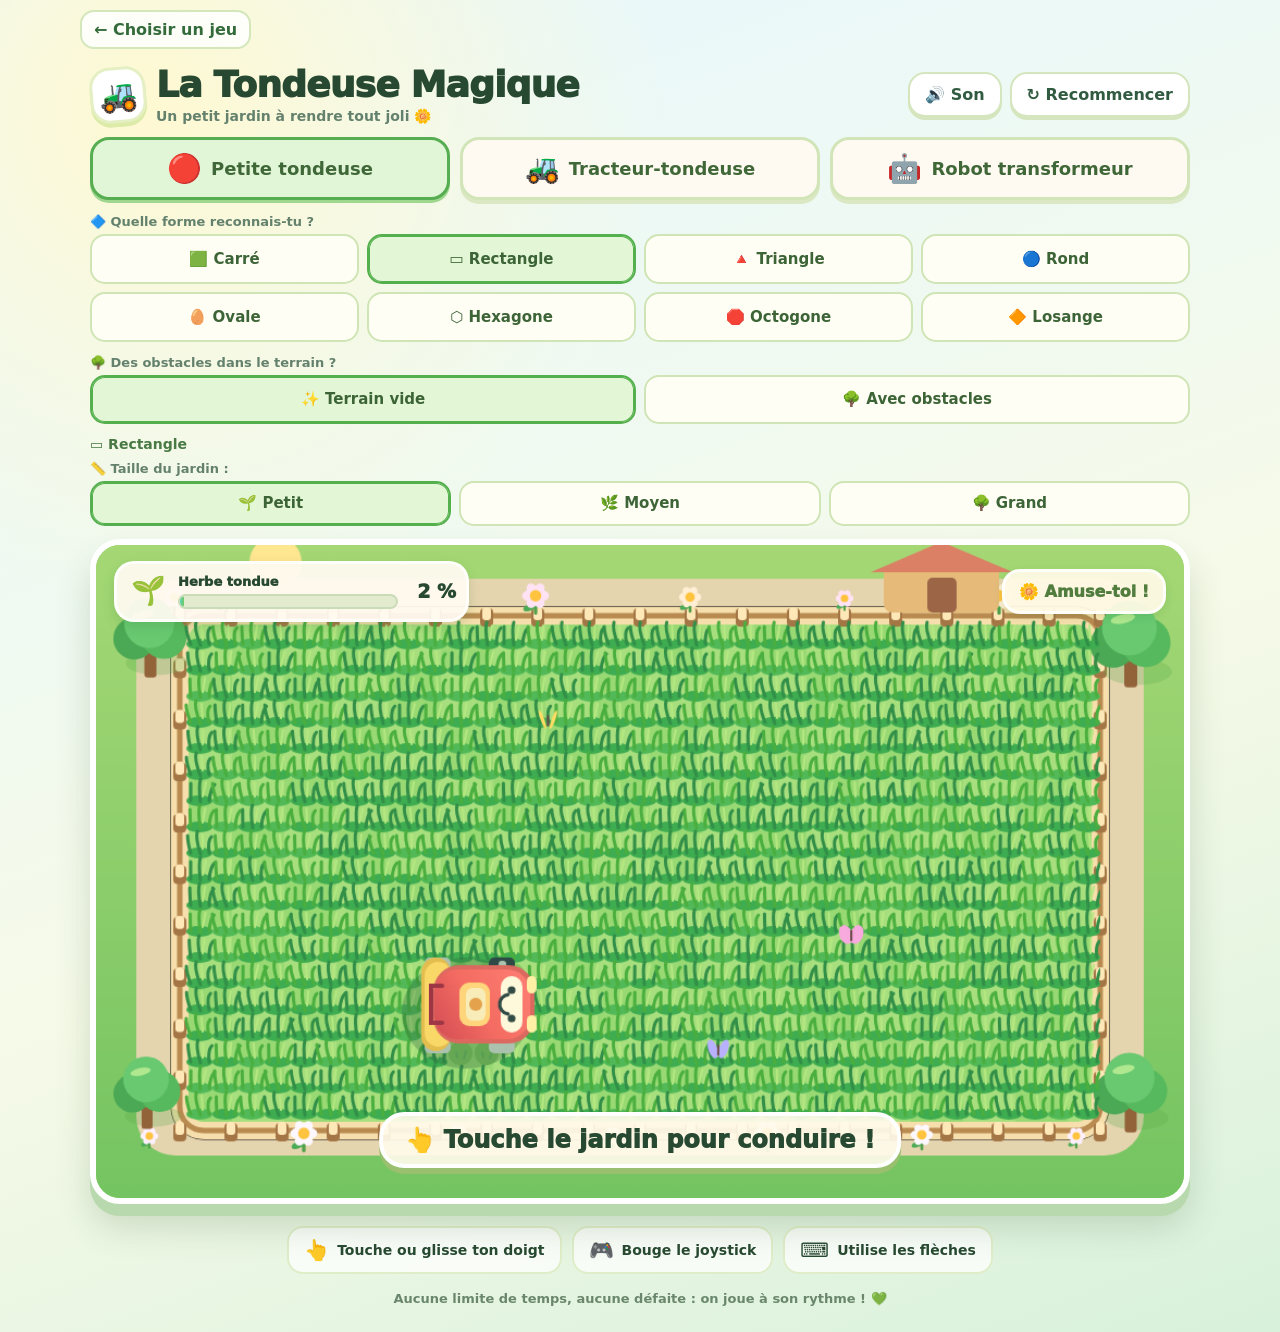
==== site/2d/index.html @ 8f5c314e "Robot transformeur : ne jamais couper l’herbe avant la transformation" ====
<!doctype html>
<html lang="fr">
<head>
  <meta charset="utf-8">
  <meta name="viewport" content="width=device-width, initial-scale=1, viewport-fit=cover">
  <meta name="theme-color" content="#f6fbeb">
  <title>La Tondeuse Magique 🌼</title>
  <style>
    :root { --ink:#284931; --green:#58b46f; --mint:#e7f7d6; --yellow:#ffde65; }
    * { box-sizing: border-box; }
    html, body { margin:0; min-height:100%; font-family:ui-rounded, "Trebuchet MS", system-ui, sans-serif; color:var(--ink); }
    body { background: radial-gradient(circle at 12% 8%, #fff9d2, transparent 31%), linear-gradient(160deg, #e6f8ff 0%, #f6fae8 58%, #d8f1db 100%); }
    .layout { max-width:1160px; margin:0 auto; padding: 17px clamp(12px, 3vw, 30px) 26px; }
    header { display:flex; justify-content:space-between; align-items:center; flex-wrap:wrap; gap:12px; margin-bottom:13px; }
    .brand {display:flex; align-items:center; gap:10px;}
    .brand-icon { display:grid; place-items:center; background:#fff; border:3px solid #e5efc4; width:56px; height:56px; border-radius:20px; font-size:31px; transform:rotate(-5deg); box-shadow:0 4px 0 #dceba8; }
    h1 { margin:0; line-height:1.05; font-size:clamp(24px,4vw,36px); font-weight:1000; letter-spacing:-.8px; }
    .subtitle { margin:4px 0 0; font-weight:750; font-size:14px; color:#64816d; }
    .actions { display:flex; align-items:center; flex-wrap:wrap; gap:8px; }
    button { border:0; cursor:pointer; font:inherit; font-weight:900; touch-action: manipulation; }
    button:focus-visible, canvas:focus-visible { outline:4px solid #dfaa31; outline-offset:3px; }
    .action { min-height:45px; padding:10px 15px; background:white; color:#315b40; border:2px solid #d5e6be; border-radius:17px; box-shadow:0 3px 0 #d5e6be; }
    .action:active { transform:translateY(2px); box-shadow:0 1px 0 #d5e6be; }
    .game-wrap { position:relative; overflow:hidden; border:6px solid white; border-radius:30px; background:#8ad25b; box-shadow: 0 12px 0 #b7d9ad, 0 23px 34px #365c3130; isolation:isolate; }
    canvas { display:block; width:100%; aspect-ratio:1000/600; touch-action:none; cursor:crosshair; user-select:none; }
    .hud {position:absolute; left:18px; top:16px; right:18px; display:flex; gap:14px; align-items:center; pointer-events:none;}
    .progress-box { display:flex; align-items:center; gap:12px; padding:10px 14px; border:3px solid #ffffffcb; border-radius:20px; background:#fffaf2ef; box-shadow:0 5px 12px #3a7b3634; max-width:355px; min-width:200px; }
    .progress-emoji {font-size:28px; line-height:1;}
    .progress-name {display:block; font-weight:950; font-size:13px; margin-bottom:5px;}
    .track { width:220px; max-width:28vw; height:15px; background:#e3ebce; border-radius:30px; overflow:hidden; border:2px solid #cadbb8; }
    .bar { width:0%; height:100%; border-radius:30px; background:linear-gradient(90deg, #4fd6b4, #75c763); transition:width .2s linear; }
    .pct {font-weight:1000; font-size:19px; white-space:nowrap; min-width:46px; text-align:right;}
    .tip { margin-left:auto; display:flex; align-items:center; gap:6px; padding:10px 14px; border:3px solid #ffffffca; border-radius:18px; background:#fffae6ee; font-weight:950; font-size:clamp(12px,1.5vw,16px); color:#517e3f; box-shadow:0 3px 8px #367b3228; }
    .message { position:absolute; bottom:30px; left:50%; transform:translateX(-50%); font-size:clamp(15px,2.5vw,24px); font-weight:1000; background:#fffbebeb; border:4px solid #fff; padding:10px 22px; border-radius:25px; white-space:nowrap; pointer-events:none; box-shadow:0 6px 0 #99bf6f; transition:opacity .5s; }
    .overlay {position:absolute; inset:0; display:none; align-items:center; justify-content:center; padding:15px; background:#407b49ac; backdrop-filter:blur(3px); text-align:center;}
    .overlay.show { display:flex; }
    .victory {width:min(480px,95%); border:6px solid #fff; border-radius:32px; background:linear-gradient(180deg,#fffbdc,#e9ffec); padding:24px 24px 28px; box-shadow:0 10px 0 #a4d08d,0 22px 38px #16491f60; animation:pop .5s cubic-bezier(.2,1.6,.5,1) both;}
    .victory .trophy {font-size:62px;}
    .victory h2 {font-size:clamp(27px,5vw,42px); line-height:1.1; margin:5px 0 5px;}
    .victory p {font-size:clamp(15px,2.5vw,20px); margin:0 0 18px; font-weight:800;}
    .again {background:#ffcb4d; color:#5d4b1a; padding:15px 28px; border:4px solid #fff; border-radius:25px; font-size:23px; box-shadow:0 6px 0 #e7a939;}
    .again:active {transform:translateY(3px);box-shadow:0 3px 0 #e7a939;}
    @keyframes pop {0%{transform:scale(.65);opacity:0}100%{transform:scale(1);opacity:1}}
    .site-nav{max-width:1160px;margin:10px auto 0;padding:0 20px;}
    .site-nav a{display:inline-flex;align-items:center;gap:6px;color:#336c3a;font-weight:850;text-decoration:none;padding:8px 12px;border:2px solid #d4e7bb;border-radius:14px;background:#ffffffd9;}
    .vehicle-selector{display:flex;gap:10px;margin:0 0 14px;}
    .vehicle-select{flex:1;min-height:63px;border:3px solid #d2e5b8;background:#fffaf1;color:#3f6737;border-radius:19px;display:flex;align-items:center;justify-content:center;gap:9px;font-size:clamp(13px,2.6vw,18px);box-shadow:0 4px 0 #dbe8c3;}
    .vehicle-select .emoji{font-size:28px;}
    .vehicle-select.active{border-color:#57ad52;background:#e1f6d7;box-shadow:0 3px 0 #9fd78e;}
    @media(max-width:650px){.vehicle-select{min-height:52px;padding:6px;gap:4px}.vehicle-select .emoji{font-size:22px}}

    .garden-selector{display:grid;grid-template-columns:repeat(4,minmax(0,1fr));gap:8px;margin:0 0 13px;}
    .garden-select{min-height:50px;padding:6px 8px;background:#fffef5;color:#3c6436;border:2px solid #cfe5b5;border-radius:15px;font-size:clamp(12px,2.2vw,15px);font-weight:900;}
    .garden-select.active{background:#e3f6d6;border-color:#54b04d;box-shadow:inset 0 0 0 1px #54b04d;}
    .garden-heading{font-size:13px;font-weight:900;color:#64816d;margin:0 0 5px;}
    .size-selector{display:grid;grid-template-columns:repeat(3,minmax(0,1fr));gap:8px;margin:0 0 13px}
    .size-select{min-height:45px;padding:8px 4px;background:#fffef5;color:#3c6436;border:2px solid #cfe5b5;border-radius:15px;font-weight:900;font-size:clamp(12px,2.3vw,15px)}
    .size-select.active{background:#e3f6d6;border-color:#54b04d;box-shadow:inset 0 0 0 1px #54b04d}
    @media(max-width:650px){.size-select{min-height:41px;font-size:12px}}
    @media(max-width:650px){.garden-selector{grid-template-columns:repeat(2,minmax(0,1fr));gap:5px}.garden-select{min-height:41px;padding:5px 2px;font-size:12px}.garden-heading{margin-left:6px}}
    .instructions {display:flex; justify-content:center; flex-wrap:wrap; gap:10px; margin-top:22px;}
    .pill { display:flex; align-items:center; gap:8px; background:#ffffffbf; border:2px solid #dfedc8; border-radius:16px; padding:10px 15px; font-size:14px; font-weight:800; }
    .pill b{font-size:20px;}
    footer {text-align:center; margin-top:17px; color:#6a876c; font-size:13px; font-weight:700;}
    @media (max-width:650px){
      .layout {padding:10px 6px 22px;} header {padding:2px 10px 5px;} .brand-icon{width:45px;height:45px;font-size:26px;border-radius:14px;} .subtitle{font-size:12px;} .action{padding:9px 11px;font-size:13px;} .game-wrap{border-width:3px;border-radius:19px;} .hud{left:7px;top:7px;right:7px;} .progress-box{padding:6px 8px;min-width:140px;gap:5px;border-width:2px;border-radius:13px;} .progress-emoji{font-size:19px;} .progress-name{font-size:11px;margin-bottom:2px;} .track{height:10px;width:110px;max-width:19vw;} .pct{font-size:15px;min-width:35px;} .tip{padding:6px 8px;font-size:11px;border-width:2px;border-radius:11px;} .message{bottom:10px;padding:5px 11px;border-width:2px;} .pill{padding:8px 10px;font-size:12px;} .instructions{gap:5px;margin-top:15px;} .victory{padding:12px 12px 17px;border-width:4px;} .victory .trophy{font-size:35px;} .victory h2{margin:3px 0;font-size:25px;} .victory p{font-size:14px;margin:0 0 9px;} .again{font-size:16px;padding:8px 15px;}
    }
    @media (prefers-reduced-motion:reduce) { *, *::before, *::after {animation:none!important; transition:none!important;} }
  
    .garden-selector{grid-template-columns:repeat(4,minmax(0,1fr));}
    .garden-select{min-width:0;}
    .obstacle-selector{display:grid;grid-template-columns:repeat(2,minmax(0,1fr));gap:8px;margin:0 0 12px}
    .obstacle-select{min-height:49px;padding:9px 12px;border:2px solid #cfe5b5;background:#fffef5;border-radius:15px;color:#3c6436;font-size:clamp(12px,2.3vw,15px)}
    .obstacle-select.active{background:#e3f6d6;border-color:#54b04d;box-shadow:inset 0 0 0 1px #54b04d}
    #shape-name{font-size:14px;color:#497a45;margin:1px 0 9px}
    @media(max-width:650px){.garden-selector{grid-template-columns:repeat(2,minmax(0,1fr));gap:7px}.garden-select{min-height:47px}}
    
    .vehicle-selector{display:grid;grid-template-columns:repeat(3,minmax(0,1fr))}
    .vehicle-select{min-width:0;white-space:normal;line-height:1.2;padding:10px 7px;text-align:center}
    .robot-panel{display:flex;gap:12px;align-items:center;justify-content:space-between;flex-wrap:wrap;background:linear-gradient(110deg,#e3faff,#fff3c8);border:3px solid #89c4cd;border-radius:20px;padding:12px 14px;margin:0 0 14px;box-shadow:0 4px #d4e9d5}
    .robot-panel[hidden]{display:none!important}
    .robot-panel span{flex:1 1 210px;font-weight:900;color:#375977;font-size:14px}
    .robot-transform{flex:1 1 190px;min-height:60px;border:3px solid #fff;border-radius:17px;background:#ffcd55;color:#624417;font-weight:950;font-size:17px;box-shadow:0 5px #d7a736}
    .robot-transform:active{transform:translateY(3px);box-shadow:0 2px #d7a736}
    @media(max-width:650px){.vehicle-selector{gap:6px}.vehicle-select{flex-direction:column;min-height:67px;font-size:12px;gap:3px}.vehicle-select .emoji{font-size:24px}.robot-panel{padding:10px}.robot-panel span{font-size:13px}.robot-transform{min-height:55px}}
    </style>
</head>
<body>
<nav class="site-nav"><a href="../">← Choisir un jeu</a></nav>
<div class="layout">
  <header>
    <div class="brand"><div class="brand-icon">🚜</div><div><h1>La Tondeuse Magique</h1><p class="subtitle">Un petit jardin à rendre tout joli 🌼</p></div></div>
    <div class="actions"><button class="action" id="sound" aria-label="Activer ou désactiver le son">🔊 Son</button><button class="action" id="restart">↻ Recommencer</button></div>
  </header>
  <div class="vehicle-selector" role="group" aria-label="Choisir un véhicule">
    <button class="vehicle-select active" id="choose-small" type="button" aria-pressed="true"><span class="emoji">🔴</span> Petite tondeuse</button>
    <button class="vehicle-select" id="choose-tractor" type="button" aria-pressed="false"><span class="emoji">🚜</span> Tracteur-tondeuse</button>
    <button class="vehicle-select" id="choose-transformer" type="button" aria-pressed="false"><span class="emoji">🤖</span> Robot transformeur</button>
  </div>
  <div class="robot-panel" id="robot-panel" hidden role="group" aria-label="Robot transformeur">
  <span id="robot-help">🤖 En robot, tu peux explorer. Transforme-le en tondeuse pour couper l’herbe !</span>
  <button class="robot-transform" type="button" id="transform">🔁 Devenir une tondeuse !</button>
  </div>
  <p class="garden-heading">🔷 Quelle forme reconnais-tu ?</p>
  <div class="garden-selector" role="group" aria-label="Choisir une forme de terrain">
    <button class="garden-select" type="button" data-garden="carre" aria-pressed="false">🟩 Carré</button>
    <button class="garden-select active" type="button" data-garden="rectangle" aria-pressed="true">▭ Rectangle</button>
    <button class="garden-select" type="button" data-garden="triangle" aria-pressed="false">🔺 Triangle</button>
    <button class="garden-select" type="button" data-garden="rond" aria-pressed="false">🔵 Rond</button>
    <button class="garden-select" type="button" data-garden="ovale" aria-pressed="false">🥚 Ovale</button>
    <button class="garden-select" type="button" data-garden="hexagone" aria-pressed="false">⬡ Hexagone</button>
    <button class="garden-select" type="button" data-garden="octogone" aria-pressed="false">🛑 Octogone</button>
    <button class="garden-select" type="button" data-garden="losange" aria-pressed="false">🔶 Losange</button>
  </div>
  <p class="garden-heading">🌳 Des obstacles dans le terrain ?</p>
  <div class="obstacle-selector" role="group" aria-label="Choisir les obstacles">
  <button type="button" class="obstacle-select active" data-obstacles="empty" aria-pressed="true">✨ Terrain vide</button>
  <button type="button" class="obstacle-select" data-obstacles="with" aria-pressed="false">🌳 Avec obstacles</button></div>
  <p class="garden-heading" id="shape-name">▭ Rectangle</p>
  <p class="garden-heading">📏 Taille du jardin :</p>
  <div class="size-selector" role="group" aria-label="Choisir la taille du jardin">
    <button class="size-select active" data-size="small" type="button" aria-pressed="true">🌱 Petit</button>
    <button class="size-select" data-size="medium" type="button" aria-pressed="false">🌿 Moyen</button>
    <button class="size-select" data-size="large" type="button" aria-pressed="false">🌳 Grand</button>
  </div>
  <div class="game-wrap">
    <canvas id="garden" width="1000" height="600" tabindex="0" aria-label="Jardin à tondre. Flèches du clavier, manette ou toucher pour conduire la tondeuse."></canvas>
    <div class="hud"><div class="progress-box"><div class="progress-emoji">🌱</div><div><span class="progress-name">Herbe tondue</span><div class="track"><div class="bar" id="bar"></div></div></div><span class="pct" id="pct">0 %</span></div><div class="tip" id="status">🌼 Amuse-toi !</div></div>
    <div class="message" id="message">👆 Touche le jardin pour conduire !</div>
    <div class="overlay" id="overlay" role="dialog" aria-label="Bravo, le jardin est tondu !"><div class="victory"><div class="trophy">🏆🌼</div><h2>Bravo, champion !</h2><p>Le jardin est magnifique ! ✨</p><button class="again" id="again">🌱 Jardin suivant !</button></div></div>
  </div>
  <div class="instructions"><div class="pill"><b>👆</b> Touche ou glisse ton doigt</div><div class="pill"><b>🎮</b> Bouge le joystick</div><div class="pill"><b>⌨️</b> Utilise les flèches</div></div>
  <footer>Aucune limite de temps, aucune défaite : on joue à son rythme ! 💚</footer>
</div>
<script>
(() => {
  'use strict';
  const canvas=document.getElementById('garden');
  const ctx=canvas.getContext('2d');
  if(!ctx){document.getElementById('message').textContent='Ce navigateur ne permet pas le jeu.';return;}
  const W=1000,H=600, field={l:77,t:65,r:923,b:538};
  const ui={bar:document.getElementById('bar'),pct:document.getElementById('pct'),msg:document.getElementById('message'),overlay:document.getElementById('overlay'),status:document.getElementById('status'),sound:document.getElementById('sound')};
  const keys=new Set();
  let vehicleType='small', gardenId='rectangle', terrainScale=1, obstaclesEnabled=false;
  let robotForm='robot',previousRobotForm='robot',transformStarted=-5;
  const terrainSizes={small:1,medium:1.5,large:2},terrainLabels={small:'Petit',medium:'Moyen',large:'Grand'};
  const camera={x:W/2,y:H/2};

  const gardens={
    carre:{name:'Carré',emoji:'🟩'},
    rectangle:{name:'Rectangle',emoji:'▭'},
    triangle:{name:'Triangle',emoji:'🔺'},
    rond:{name:'Rond',emoji:'🔵'},
    ovale:{name:'Ovale',emoji:'🥚'},
    hexagone:{name:'Hexagone',emoji:'⬡'},
    octogone:{name:'Octogone',emoji:'🛑'},
    losange:{name:'Losange',emoji:'🔶'}
  };
  function gardenPolygon(){
    if(gardenId==='carre')return [[290,91],[710,91],[710,511],[290,511]];
    if(gardenId==='rectangle')return [[field.l,field.t],[field.r,field.t],[field.r,field.b],[field.l,field.b]];
    if(gardenId==='triangle')return [[500,87],[860,518],[140,518]];
    if(gardenId==='losange')return [[500,80],[850,301],[500,522],[150,301]];
    const n=gardenId==='hexagone'?6:gardenId==='octogone'?8:64;
    const rx=gardenId==='rond'?218:gardenId==='ovale'?400:gardenId==='hexagone'?234:242;
    const ry=gardenId==='rond'?218:gardenId==='ovale'?220:gardenId==='hexagone'?220:220;
    const poly=[];
    for(let i=0;i<n;i++){let a=-Math.PI/2+i*2*Math.PI/n;poly.push([500+rx*Math.cos(a),301+ry*Math.sin(a)]);}
    return poly;
  }
  function insideGarden(x,y,pad=0){
    const polygon=gardenPolygon();
    for(let i=0;i<polygon.length;i++){
      const [ax,ay]=polygon[i], [bx,by]=polygon[(i+1)%polygon.length], dx=bx-ax,dy=by-ay;
      if((dx*(y-ay)-dy*(x-ax))/Math.hypot(dx,dy)<pad-1e-7)return false;
    }
    return true;
  }
  const possibleObstacles=[
    {x:420,y:267,r:36,kind:'tree'},
    {x:622,y:362,r:30,kind:'rock'},
    {x:511,y:416,r:30,kind:'bush'}
  ];
  function activeObstacles(){
    if(!obstaclesEnabled)return [];
    return possibleObstacles.filter(o=>insideGarden(o.x,o.y,o.r/terrainScale+12/terrainScale));
  }
  function obstacleAt(x,y,extra=0){
    return activeObstacles().some(o=>Math.hypot(o.x-x,o.y-y)<o.r/terrainScale+extra);
  }
  function gardenPath(){
    const poly=gardenPolygon();
    ctx.beginPath();ctx.moveTo(poly[0][0],poly[0][1]);
    for(let i=1;i<poly.length;i++)ctx.lineTo(poly[i][0],poly[i][1]);
    ctx.closePath();
  }
  function spawnPoint(){
    const candidates=[[350,422],[378,410],[430,415],[500,400],[420,337],[500,320],[500,301],[580,350],[500,245]];
    for(const [x,y] of candidates)if(driveable(x,y))return{x,y,angle:Math.PI/2,bounce:0,speed:0};
    return{x:500,y:301,angle:Math.PI/2,bounce:0,speed:0};
  }
  function drawShapeFence(){
    ctx.save();
    gardenPath();ctx.strokeStyle='#f6dfac';ctx.lineWidth=16;ctx.lineJoin='round';ctx.stroke();
    gardenPath();ctx.strokeStyle='#b98b51';ctx.lineWidth=5;ctx.stroke();
    const poly=gardenPolygon();
    for(let i=0;i<poly.length;i++){
      const [ax,ay]=poly[i],[bx,by]=poly[(i+1)%poly.length],length=Math.hypot(bx-ax,by-ay);
      if(length<1)continue;
      const parts=Math.max(1,Math.ceil(length/48));
      for(let j=0;j<parts;j++){
        const t=j/parts,x=ax+(bx-ax)*t,y=ay+(by-ay)*t;
        ctx.fillStyle='#a47646';ctx.beginPath();ctx.roundRect(x-6,y-7,12,17,4);ctx.fill();
        ctx.fillStyle='#ffe8b7';ctx.beginPath();ctx.roundRect(x-4,y-8,8,12,3);ctx.fill();
      }
    }
    ctx.restore();
  }
  function driveable(x,y){
    const safety=(vehicleType==='tractor'?38:28)/terrainScale;
    return insideGarden(x,y,safety)&&!obstacleAt(x,y,safety);
  }
  function gardenPath(){
    ctx.beginPath();
    if(gardens[gardenId].shape==='round'){ctx.ellipse(500,301,423,236,0,0,Math.PI*2);}
    else if(gardens[gardenId].shape==='L'){
      ctx.moveTo(field.l,field.t);ctx.lineTo(570,field.t);ctx.lineTo(570,299);
      ctx.lineTo(field.r,299);ctx.lineTo(field.r,field.b);ctx.lineTo(field.l,field.b);ctx.closePath();
    }else ctx.roundRect(field.l,field.t,field.r-field.l,field.b-field.t,22);
  }

  let cells=[], mower, particles=[], animations=[], target=null, dragged=false, pointerId=null, won=false, progress=0, last=0, clock=0, soundOn=true, audio=null, noteAt=0, helpHidden=false, connected=false;
  let randSeed=591;
  const rand=()=>{randSeed=(Math.imul(randSeed,1664525)+1013904223)>>>0;return randSeed/4294967296;};
  const clamp=(v,min,max)=>Math.max(min,Math.min(max,v));
  const rounded=(x,y,w,h,r)=>{ctx.beginPath();ctx.roundRect(x,y,w,h,r);};
  function tone(freq=660, duration=.13, volume=.035, delay=0){
    if(!soundOn)return;
    try {if(!audio)audio=new (window.AudioContext||window.webkitAudioContext)(); if(audio.state==='suspended')audio.resume();
      const t=audio.currentTime+delay, oscillator=audio.createOscillator(), gain=audio.createGain();
      oscillator.type='sine'; oscillator.frequency.setValueAtTime(freq,t); oscillator.frequency.exponentialRampToValueAtTime(freq*1.10,t+duration);
      gain.gain.setValueAtTime(.001,t);gain.gain.exponentialRampToValueAtTime(volume,t+.015);gain.gain.exponentialRampToValueAtTime(.001,t+duration);
      oscillator.connect(gain);gain.connect(audio.destination);oscillator.start(t);oscillator.stop(t+duration+.03);
    }catch(e){}
  }
  function flower(x,y,scale=1,shade=0){
    ctx.save();ctx.translate(x,y);ctx.scale(scale,scale);
    ctx.strokeStyle='#519f4a';ctx.lineWidth=3;ctx.lineCap='round';
    ctx.beginPath();ctx.moveTo(0,8);ctx.lineTo(0,-3);ctx.stroke();
    ctx.fillStyle='#4cab56';ctx.beginPath();ctx.ellipse(-5,3,6,3,-.4,0,Math.PI*2);ctx.fill();
    for(let p=0;p<6;p++){let a=p*Math.PI/3;ctx.fillStyle=['#fff0ff','#ffe3f5','#fdf8ff','#ffefd4'][shade%4];ctx.beginPath();ctx.ellipse(Math.cos(a)*6,Math.sin(a)*6-7,5.7,4.5,a,0,Math.PI*2);ctx.fill();}
    ctx.fillStyle='#ffc43f';ctx.beginPath();ctx.arc(0,-7,5,0,Math.PI*2);ctx.fill();ctx.restore();
  }
  function tree(x,y,scale){
    ctx.save();ctx.translate(x,y);ctx.scale(scale,scale);
    ctx.fillStyle='#5caa4c44';ctx.beginPath();ctx.ellipse(11,19,52,20,0,0,Math.PI*2);ctx.fill();
    ctx.fillStyle='#926239';rounded(-10,0,20,43,5);ctx.fill();
    for(const [dx,dy,r,col] of [[-27,-22,35,'#4ba854'],[23,-26,38,'#56b95d'],[-2,-48,42,'#68c971']]){ctx.fillStyle=col;ctx.beginPath();ctx.arc(dx,dy,r,0,Math.PI*2);ctx.fill();}
    ctx.fillStyle='#b0e88f';ctx.beginPath();ctx.ellipse(-12,-62,19,7,-.2,0,Math.PI*2);ctx.fill();ctx.restore();
  }
  function reset(){
    randSeed=591;
    cells=[];
    const stride=24/terrainScale;
    for(let y=field.t+18/terrainScale;y<field.b-9/terrainScale;y+=stride){for(let x=field.l+18/terrainScale;x<field.r-9/terrainScale;x+=stride){
      if(!insideGarden(x,y,9/terrainScale)||obstacleAt(x,y,18/terrainScale))continue;
      cells.push({x,y,cut:false,tilt:rand()*6.283,variant:rand(),wiggle:rand()*2});
    }}
    mower=spawnPoint();
    if(vehicleType==='transformer'){robotForm='robot';previousRobotForm='robot';transformStarted=-5;updateRobotControls();}
    particles=[];animations=[];target=null;dragged=false;pointerId=null;won=false;progress=0;clock=0;last=0;noteAt=0;helpHidden=false;
    ui.overlay.classList.remove('show');ui.msg.style.opacity='1';ui.status.textContent='🌼 Amuse-toi !';
    ui.bar.style.width='0%';ui.pct.textContent='0 %';
    if(vehicleType!=='transformer'||robotForm==='mower'){
      for(const c of cells)if(Math.hypot(c.x-mower.x,c.y-mower.y)<49/terrainScale)c.cut=true;
    }
    updateProgress();
    const halfW=W/(2*terrainScale),halfH=H/(2*terrainScale);
    camera.x=clamp(mower.x,halfW,W-halfW);
    camera.y=clamp(mower.y,halfH,H-halfH);
    canvas.focus({preventScroll:true});
  }
  function updateProgress(){
    let cut=0;for(const c of cells)if(c.cut)cut++;
    // 100 % est réservé à la toute dernière touffe.
    progress=cut===cells.length?100:Math.min(99,Math.round(cut/cells.length*100));
    ui.bar.style.width=progress+'%';ui.pct.textContent=progress+' %';
    if(cut===cells.length&&!won){win();}
  }
  function win(){
    won=true;target=null;ui.overlay.classList.add('show');ui.status.textContent='🏆 Jardin terminé !';ui.msg.style.opacity='0';
    for(let i=0;i<130;i++){
      particles.push({x:100+rand()*800,y:rand()*480,vx:(rand()-.5)*155,vy:-60-rand()*120,life:2.6+rand()*2,max:4.6,size:5+rand()*9,hue:Math.floor(rand()*360),star:true});
    }
    tone(523,.20,.05);tone(659,.21,.05,.16);tone(784,.36,.06,.34);
  }
  function hideHelp(){if(helpHidden)return;helpHidden=true;ui.msg.style.opacity='0';}
  function addCutParticles(x,y){
    if(particles.length>100)return;
    for(let i=0;i<3;i++){const a=rand()*Math.PI*2;particles.push({x:x+Math.cos(a)*19,y:y+Math.sin(a)*19,vx:(rand()-.5)*75,vy:(rand()-.5)*65-20,life:.5+rand()*.5,max:1.1,size:2+rand()*3,star:false});}
  }
  function drawBackground(){
    const gr=ctx.createLinearGradient(0,0,0,H);
    gr.addColorStop(0,'#a5d875');gr.addColorStop(1,'#75c462');ctx.fillStyle=gr;ctx.fillRect(0,0,W,H);
    ctx.fillStyle='#e5d5af';rounded(37,31,926,530,36);ctx.fill();
    ctx.save();gardenPath();ctx.fillStyle='#5a984a';ctx.lineWidth=17;ctx.stroke();
    gardenPath();ctx.fillStyle='#99d974';ctx.fill();
    ctx.clip();
    for(let y=field.t;y<field.b;y+=48)for(let x=field.l;x<field.r;x+=48){
      if((Math.floor(x/48)+Math.floor(y/48))%2===0){ctx.fillStyle='#a8df7e';ctx.fillRect(x,y,48,48);}
    }
    ctx.restore();
    drawShapeFence();
    for(let i=0;i<14;i++){flower(49+(i*71)%900,i%2?54:548,.7+(i%3)*.18,i);}
    tree(50,98,.55);tree(951,105,.6);tree(47,515,.5);tree(951,516,.55);
    ctx.fillStyle='#e6bb7a';rounded(724,18,106,44,8);ctx.fill();
    ctx.fillStyle='#db8065';ctx.beginPath();ctx.moveTo(712,25);ctx.lineTo(777,-3);ctx.lineTo(843,25);ctx.closePath();ctx.fill();
    ctx.fillStyle='#9b6546';rounded(764,30,27,32,5);ctx.fill();
    ctx.save();ctx.translate(165,16);ctx.fillStyle='#ffe691';ctx.beginPath();ctx.arc(0,0,24,0,7);ctx.fill();ctx.restore();
  }
  function drawObstacles(){
    for(const o of activeObstacles()){
      const {x,y,r,kind}=o;
      ctx.save();ctx.translate(x,y);ctx.scale(1/terrainScale,1/terrainScale);
      ctx.fillStyle='#346e3b32';ctx.beginPath();ctx.ellipse(7,12,r+9,(r+6)*.52,0,0,7);ctx.fill();
      if(kind==='pond'){
        ctx.fillStyle='#ebd69a';ctx.beginPath();ctx.ellipse(0,0,r+8,r*.85+7,0,0,7);ctx.fill();
        ctx.fillStyle='#56bfe5';ctx.beginPath();ctx.ellipse(0,0,r,r*.82,0,0,7);ctx.fill();
        ctx.strokeStyle='#d3fbff';ctx.lineWidth=3;for(let t=0;t<3;t++){
          ctx.beginPath();ctx.ellipse(5+9*t,-8+t*8,11,5,-.15,0,Math.PI);ctx.stroke();
        }
        ctx.fillStyle='#6aa947';ctx.beginPath();ctx.ellipse(-r*.45,10,10,5,-.1,0,7);ctx.fill();
      }else if(kind==='rock'){
        ctx.fillStyle='#88999a';ctx.beginPath();ctx.moveTo(-r,-r*.15);ctx.lineTo(-r*.6,-r*.68);ctx.lineTo(r*.25,-r*.85);ctx.lineTo(r*.85,-r*.28);ctx.lineTo(r,r*.48);ctx.lineTo(-r*.4,r*.76);ctx.closePath();ctx.fill();
        ctx.fillStyle='#c5d5d1';ctx.beginPath();ctx.ellipse(-r*.13,-r*.36,r*.48,r*.2,-.2,0,7);ctx.fill();
      }else if(kind==='tree'){
        ctx.fillStyle='#94663d';rounded(-11,-17,22,46,7);ctx.fill();
        for(const [dx,dy,s,c] of [[-r*.3,-r*.33,.71,'#66b654'],[r*.29,-r*.34,.68,'#52a748'],[0,-r*.66,.81,'#78ca64']]){
          ctx.fillStyle=c;ctx.beginPath();ctx.arc(dx,dy,r*s,0,7);ctx.fill();
        }
        for(const [dx,dy] of [[-r*.33,-r*.43],[r*.3,-r*.54],[r*.1,-r*.85]]){
          ctx.fillStyle='#eb5551';ctx.beginPath();ctx.arc(dx,dy,5,0,7);ctx.fill();
        }
      }else{
        ctx.fillStyle='#9c7048';ctx.beginPath();ctx.ellipse(0,0,r,r*.8,0,0,7);ctx.fill();
        for(const [dx,dy,rr] of [[-r*.35,-7,r*.45],[r*.38,2,r*.42],[0,-r*.35,r*.47]]){
          ctx.fillStyle='#55a64a';ctx.beginPath();ctx.arc(dx,dy,rr,0,7);ctx.fill();
        }
        for(let j=0;j<6;j++)flower(Math.cos(j*1.7)*r*.49,Math.sin(j*1.7)*r*.36,.36,j);
      }
      ctx.restore();
    }
  }
  function drawGrass(){
    ctx.save();gardenPath();ctx.clip();
    for(const c of cells){
      // Ne dessiner que les brins visibles : les grands terrains restent fluides sur mobile.
      if(Math.abs(c.x-camera.x)>W/(2*terrainScale)+20/terrainScale ||
         Math.abs(c.y-camera.y)>H/(2*terrainScale)+20/terrainScale)continue;
      ctx.save();ctx.translate(c.x,c.y);ctx.scale(1/terrainScale,1/terrainScale);ctx.translate(-c.x,-c.y);
      if(c.cut){
        ctx.fillStyle=c.variant>.5?'#7fc45d':'#83c861';ctx.beginPath();ctx.ellipse(c.x,c.y,11,11,0,0,Math.PI*2);ctx.fill();
        ctx.strokeStyle='#4da75f73';ctx.lineWidth=1.7;ctx.lineCap='round';
        ctx.beginPath();ctx.moveTo(c.x-3,c.y+4);ctx.lineTo(c.x-4,c.y-1);ctx.moveTo(c.x+3,c.y+5);ctx.lineTo(c.x+5,c.y-2);ctx.stroke();
      } else {
        ctx.fillStyle=c.variant>.25?'#3eac50':'#52b958';
        ctx.beginPath();ctx.ellipse(c.x,c.y+8,12,5,0,0,7);ctx.fill();
        let sw=Math.sin(clock*2.2+c.tilt)*2.2;
        ctx.strokeStyle=c.variant>.5?'#328f48':'#4aaf3e';ctx.lineWidth=3;ctx.lineCap='round';
        ctx.beginPath();ctx.moveTo(c.x-8,c.y+8);ctx.quadraticCurveTo(c.x-10+sw,c.y-2,c.x-10+sw,c.y-8);ctx.moveTo(c.x+1,c.y+9);ctx.quadraticCurveTo(c.x-3+sw,c.y-6,c.x-1+sw,c.y-12);ctx.moveTo(c.x+9,c.y+8);ctx.quadraticCurveTo(c.x+8+sw,c.y-3,c.x+12+sw,c.y-7);ctx.stroke();
        ctx.strokeStyle='#b5e880';ctx.lineWidth=2;ctx.beginPath();ctx.moveTo(c.x+3,c.y+4);ctx.lineTo(c.x+4+sw,c.y-9);ctx.stroke();
      }
      ctx.restore();
    }
    ctx.restore();
    drawObstacles();
  }
  function drawTractor(){
    ctx.save();ctx.translate(mower.x,mower.y);ctx.rotate(mower.angle);ctx.scale(1/terrainScale,1/terrainScale);
    const bounce=Math.sin(clock*12)*Math.min(1,mower.speed/250)*1.2;
    ctx.translate(0,bounce);
    ctx.fillStyle='#366b3f39';ctx.beginPath();ctx.ellipse(5,14,62,69,0,0,Math.PI*2);ctx.fill();
    // Quatre roues robustes, châssis jaune et capot vert.
    for(const xx of [-52,36])for(const yy of [-56,31]){
      ctx.fillStyle='#35443b';rounded(xx,yy,19,34,7);ctx.fill();
      ctx.fillStyle='#9ba891';rounded(xx+5,yy+6,8,22,4);ctx.fill();
    }
    ctx.fillStyle='#efc34a';rounded(-48,-44,96,100,22);ctx.fill();
    ctx.fillStyle='#5fb64b';rounded(-39,-58,78,110,24);ctx.fill();
    ctx.fillStyle='#79d262';rounded(-33,-54,66,54,19);ctx.fill();
    ctx.fillStyle='#449938';for(let i=0;i<3;i++){rounded(-21+i*15,-36,7,27,4);ctx.fill();}
    ctx.fillStyle='#3c5c45';rounded(-32,4,64,48,14);ctx.fill();
    ctx.fillStyle='#f2d2a3';ctx.beginPath();ctx.arc(0,25,19,0,Math.PI*2);ctx.fill();
    ctx.fillStyle='#393f37';ctx.beginPath();ctx.arc(-7,23,2.6,0,7);ctx.arc(7,23,2.6,0,7);ctx.fill();
    ctx.strokeStyle='#9e6545';ctx.lineWidth=2.5;ctx.beginPath();ctx.arc(0,27,7,.2,Math.PI-.2);ctx.stroke();
    ctx.fillStyle='#404d3e';ctx.beginPath();ctx.arc(0,4,16,0,Math.PI*2);ctx.fill();
    ctx.strokeStyle='#b9d4aa';ctx.lineWidth=3;ctx.beginPath();ctx.arc(0,4,12,0,Math.PI*2);ctx.stroke();
    ctx.fillStyle='#fff9df';rounded(-28,-61,19,10,5);ctx.fill();rounded(9,-61,19,10,5);ctx.fill();
    ctx.restore();
  }

  function drawTransformer(){
    ctx.save();ctx.translate(mower.x,mower.y);ctx.rotate(mower.angle);ctx.scale(1/terrainScale,1/terrainScale);
    const progress=clamp((clock-transformStarted)/.68,0,1);
    const transforming=progress<1;
    const bounce=Math.sin(clock*13)*Math.min(1,mower.speed/210)*1.7;
    ctx.translate(0,bounce);
    function robot(alpha){
      if(alpha<=.001)return;
      ctx.save();ctx.globalAlpha*=alpha;
      const shimmer=Math.sin(clock*4)*.7;
      ctx.fillStyle='#2a41644b';ctx.beginPath();ctx.ellipse(0,13,60,69,0,0,7);ctx.fill();
      // Jambes articulées, épaules et mains de ce petit robot original.
      ctx.fillStyle='#294869';
      for(const x of [-29,15]){rounded(x,31,18,29,7);ctx.fill();}
      ctx.fillStyle='#d0dce3';for(const x of [-30,14]){rounded(x,47,20,13,5);ctx.fill();}
      ctx.fillStyle='#256a91';rounded(-55,-24,22,62,10);ctx.fill();rounded(33,-24,22,62,10);ctx.fill();
      ctx.fillStyle='#f5be40';rounded(-58,24,25,18,7);ctx.fill();rounded(33,24,25,18,7);ctx.fill();
      ctx.fillStyle='#37b4c5';rounded(-37,-40,74,83,15);ctx.fill();
      ctx.fillStyle='#d7f9fb';rounded(-29,-30,58,60,12);ctx.fill();
      ctx.fillStyle='#207a94';rounded(-22,-23,44,41,9);ctx.fill();
      // Tête carrée avec yeux lumineux.
      ctx.fillStyle='#f4c444';rounded(-30,-64,60,38,9);ctx.fill();
      ctx.fillStyle='#275578';rounded(-24,-59,48,29,7);ctx.fill();
      ctx.fillStyle='#a8f5ff';rounded(-18,-52,14,10,4);ctx.fill();rounded(4,-52,14,10,4);ctx.fill();
      ctx.strokeStyle='#a8f5ff';ctx.lineWidth=2.4;ctx.beginPath();ctx.arc(0,-41,9,.12,Math.PI-.12);ctx.stroke();
      // Emblème éclair.
      ctx.fillStyle='#f3c83c';ctx.beginPath();ctx.moveTo(5,-16);ctx.lineTo(-10,3);ctx.lineTo(0,5);ctx.lineTo(-6,24+shimmer);ctx.lineTo(14,0);ctx.lineTo(3,-1);ctx.closePath();ctx.fill();
      ctx.fillStyle='#ffe2a0';rounded(-26,-61,9,5,3);ctx.fill();
      ctx.restore();
    }
    function mowerRobot(alpha){
      if(alpha<=.001)return;
      ctx.save();ctx.globalAlpha*=alpha;
      ctx.fillStyle='#2e546843';ctx.beginPath();ctx.ellipse(0,13,56,63,0,0,7);ctx.fill();
      ctx.fillStyle='#243e4e';
      for(const x of [-46,33])for(const y of [-39,29]){rounded(x,y,14,27,6);ctx.fill();}
      // Plateau et lame sous la machine : cette forme coupe vraiment l'herbe.
      ctx.fillStyle='#f0b638';rounded(-49,30,98,23,11);ctx.fill();
      ctx.fillStyle='#f7de7b';rounded(-40,33,80,16,7);ctx.fill();
      ctx.fillStyle='#23527c';rounded(-39,-56,78,94,22);ctx.fill();
      ctx.fillStyle='#3faec4';rounded(-33,-50,66,85,19);ctx.fill();
      ctx.fillStyle='#a4eff5';rounded(-26,-42,52,26,11);ctx.fill();
      ctx.fillStyle='#1d4c6b';rounded(-24,-37,48,20,8);ctx.fill();
      ctx.fillStyle='#b9faff';rounded(-19,-32,13,9,4);ctx.fill();rounded(6,-32,13,9,4);ctx.fill();
      ctx.fillStyle='#f6c74e';rounded(-20,-6,40,29,9);ctx.fill();
      ctx.fillStyle='#fff5af';rounded(-15,1,30,12,6);ctx.fill();
      ctx.fillStyle='#ebfafa';rounded(-30,-56,18,10,5);ctx.fill();rounded(12,-56,18,10,5);ctx.fill();
      ctx.fillStyle='#ec9e32';ctx.beginPath();ctx.arc(0,11,6,0,Math.PI*2);ctx.fill();
      ctx.strokeStyle='#153f5d';ctx.lineWidth=5;ctx.beginPath();ctx.moveTo(-21,28);ctx.lineTo(21,28);ctx.stroke();
      ctx.restore();
    }
    if(transforming){
      const smooth=progress*progress*(3-2*progress);
      // Transition visible en deux temps : le robot se replie puis devient tondeuse.
      ctx.save();ctx.scale(1,1-.18*Math.sin(Math.PI*progress));
      if(previousRobotForm==='robot'){robot(1-smooth);mowerRobot(smooth);}
      else{mowerRobot(1-smooth);robot(smooth);}
      ctx.restore();
      ctx.save();ctx.globalAlpha=.8*(1-progress);ctx.strokeStyle='#ffe76a';ctx.lineWidth=4;ctx.lineCap='round';
      for(let i=0;i<5;i++){const a=clock*8+i*6.28/5,r=58+10*Math.sin(clock*12+i);ctx.beginPath();ctx.moveTo(Math.cos(a)*r,Math.sin(a)*r);ctx.lineTo(Math.cos(a)*(r+17),Math.sin(a)*(r+17));ctx.stroke();}
      ctx.restore();
    }else if(robotForm==='robot')robot(1);else mowerRobot(1);
    ctx.restore();
  }
  function drawMower(){
    if(vehicleType==='transformer'){drawTransformer();return;}
    if(vehicleType==='tractor'){drawTractor();return;}
    ctx.save();ctx.translate(mower.x,mower.y);ctx.rotate(mower.angle);ctx.scale(1/terrainScale,1/terrainScale);
    const bounce=Math.sin(clock*18)*Math.min(1,mower.speed/200)*1.7;
    ctx.fillStyle='#2a663e4f';ctx.beginPath();ctx.ellipse(8,10,51,59,0,0,7);ctx.fill();
    ctx.translate(0,bounce);
    // Roues et plateau de tonte
    ctx.fillStyle='#2e4a46';for(const x of [-43,33])for(const y of [-35,24]){rounded(x,y,12,24,5);ctx.fill();ctx.fillStyle='#abc2ae';rounded(x+3,y+8,6,7,3);ctx.fill();}
    ctx.fillStyle='#e4bd4f';rounded(-43,24,86,27,14);ctx.fill();
    ctx.fillStyle='#f9d867';rounded(-39,23,78,25,13);ctx.fill();
    ctx.fillStyle='#dc6960';rounded(-36,-53,72,93,24);ctx.fill();
    const g=ctx.createLinearGradient(-30,-55,30,39);g.addColorStop(0,'#ff8075');g.addColorStop(.56,'#f46c62');g.addColorStop(1,'#d44d54');ctx.fillStyle=g;rounded(-32,-49,64,88,21);ctx.fill();
    ctx.fillStyle='#ffaaa3';rounded(-22,-41,44,19,11);ctx.fill();
    ctx.fillStyle='#fff9dc';rounded(-26,-42,52,20,12);ctx.fill();
    // Visage de la tondeuse
    ctx.fillStyle='#324c45';ctx.beginPath();ctx.arc(-13,-32,3.6,0,7);ctx.arc(13,-32,3.6,0,7);ctx.fill();
    ctx.strokeStyle='#324c45';ctx.lineWidth=3.2;ctx.lineCap='round';ctx.beginPath();ctx.arc(0,-30,9,.15,Math.PI-.15);ctx.stroke();
    ctx.fillStyle='#ffd57c';rounded(-20,-12,40,28,9);ctx.fill();
    ctx.fillStyle='#f8edb8';rounded(-15,-8,30,18,6);ctx.fill();
    ctx.fillStyle='#e3a24b';ctx.beginPath();ctx.arc(0,1,6,0,7);ctx.fill();
    // Phares avant
    ctx.fillStyle='#fff0a6';rounded(-26,-55,16,9,5);ctx.fill();rounded(10,-55,16,9,5);ctx.fill();
    ctx.strokeStyle='#9d3746';ctx.lineWidth=4;ctx.beginPath();ctx.moveTo(-17,32);ctx.lineTo(-17,42);ctx.lineTo(17,42);ctx.lineTo(17,32);ctx.stroke();
    ctx.restore();
  }
  function drawParticles(dt){
    ctx.save();for(let i=particles.length-1;i>=0;i--){const p=particles[i];p.life-=dt;if(p.life<=0){particles.splice(i,1);continue;}p.x+=p.vx*dt;p.y+=p.vy*dt;p.vy+=(p.star?66:40)*dt;
      ctx.globalAlpha=clamp(p.life/(p.star?1.6:.4),0,1);
      if(p.star){ctx.save();ctx.translate(p.x,p.y);ctx.rotate(clock*2+i);ctx.fillStyle=`hsl(${p.hue},85%,70%)`;ctx.beginPath();for(let k=0;k<5;k++){const a=k*Math.PI*2/5-Math.PI/2;ctx.lineTo(Math.cos(a)*p.size,Math.sin(a)*p.size);const b=a+Math.PI/5;ctx.lineTo(Math.cos(b)*p.size*.45,Math.sin(b)*p.size*.45);}ctx.closePath();ctx.fill();ctx.restore();}
      else {ctx.fillStyle='#348e43';ctx.beginPath();ctx.ellipse(p.x,p.y,p.size,p.size*.5,clock,0,Math.PI*2);ctx.fill();}
    }ctx.restore();
  }
  function butterfly(x,y,phase,col){
    let bx=x+Math.sin(clock*.9+phase)*31,by=y+Math.cos(clock*1.4+phase)*12;
    ctx.save();ctx.translate(bx,by);let flap=Math.abs(Math.sin(clock*12+phase));
    ctx.fillStyle=col;ctx.beginPath();ctx.ellipse(-5,0,5*flap+1,9,-.35,0,Math.PI*2);ctx.ellipse(5,0,5*flap+1,9,.35,0,Math.PI*2);ctx.fill();ctx.fillStyle='#704b4d';ctx.fillRect(-1,-4,2,10);ctx.restore();
  }
  function move(dt){
    if(won){
      try { const pads=navigator.getGamepads?Array.from(navigator.getGamepads()):[]; if(pads.some(p=>p&&p.buttons&&p.buttons[0]&&p.buttons[0].pressed))reset(); }catch(e){}
      return;
    }
    let vx=0,vy=0;
    if(keys.has('ArrowLeft')||keys.has('a')||keys.has('q'))vx--;
    if(keys.has('ArrowRight')||keys.has('d'))vx++;
    if(keys.has('ArrowUp')||keys.has('w')||keys.has('z'))vy--;
    if(keys.has('ArrowDown')||keys.has('s'))vy++;
    let pads=[];try {pads=navigator.getGamepads?Array.from(navigator.getGamepads()).filter(Boolean):[];}catch(e){}
    const active=pads.find(p=>p.connected!==false);
    if(Boolean(active)!==connected){connected=Boolean(active);ui.status.textContent=connected?'🎮 Manette connectée !':'🌼 Amuse-toi !';}
    if(active){
      let a=active.axes||[];let gx=Math.abs(a[0]||0)>.17?a[0]:0,gy=Math.abs(a[1]||0)>.17?a[1]:0;
      const b=active.buttons||[];if(b[14]?.pressed)gx=-1;if(b[15]?.pressed)gx=1;if(b[12]?.pressed)gy=-1;if(b[13]?.pressed)gy=1;
      vx+=gx;vy+=gy;
    }
    let len=Math.hypot(vx,vy);
    if(len>.06){target=null;vx/=Math.max(1,len);vy/=Math.max(1,len);hideHelp();}
    else if(target){const dx=target.x-mower.x,dy=target.y-mower.y,dist=Math.hypot(dx,dy);
      if(dist>8){const fraction=Math.min(1,dist/38);vx=(dx/dist)*fraction;vy=(dy/dist)*fraction;}else target=null;
    }
    const speed=(vehicleType==='tractor'?280:vehicleType==='transformer'?220:210)/terrainScale,moving=Math.hypot(vx,vy);
    mower.speed=moving*speed;
    if(moving>.01){
      // Glissement sur les bordures et les obstacles, sans les traverser.
      const steps=Math.max(1,Math.ceil(speed*dt/7));
      for(let i=0;i<steps;i++){
        const deltaX=vx*speed*dt/steps,deltaY=vy*speed*dt/steps;
        if(driveable(mower.x+deltaX,mower.y))mower.x+=deltaX;
        if(driveable(mower.x,mower.y+deltaY))mower.y+=deltaY;
      }
      let desired=Math.atan2(vy,vx)+Math.PI/2,diff=Math.atan2(Math.sin(desired-mower.angle),Math.cos(desired-mower.angle));
      mower.angle+=diff*Math.min(1,dt*12);
      if(vehicleType!=='transformer'||robotForm==='mower'){
        let justCut=0;
        for(const c of cells){
          if(!c.cut&&Math.hypot(c.x-mower.x,c.y-mower.y)<(vehicleType==='tractor'?68:49)/terrainScale){c.cut=true;justCut++;}
        }
        if(justCut){addCutParticles(mower.x,mower.y);updateProgress();}
      }
    }
  }
  function frame(time){
    const dt=last?Math.min(.035,(time-last)/1000):.016;last=time;clock+=dt;
    move(dt);
    const halfW=W/(2*terrainScale),halfH=H/(2*terrainScale);
    const desiredX=clamp(mower.x,halfW,W-halfW),desiredY=clamp(mower.y,halfH,H-halfH);
    camera.x+=(desiredX-camera.x)*Math.min(1,dt*8);
    camera.y+=(desiredY-camera.y)*Math.min(1,dt*8);
    ctx.save();ctx.translate(W/2,H/2);ctx.scale(terrainScale,terrainScale);ctx.translate(-camera.x,-camera.y);
    drawBackground();drawGrass();
    butterfly(385,168,.9,'#ffdc63');butterfly(701,367,2.5,'#f8a9dd');butterfly(555,475,1.7,'#b8b1ff');
    drawMower();drawParticles(dt);ctx.restore();
    requestAnimationFrame(frame);
  }
  function coordinates(ev){
    const r=canvas.getBoundingClientRect(),sx=(ev.clientX-r.left)/r.width*W,sy=(ev.clientY-r.top)/r.height*H;
    return {x:clamp(camera.x+(sx-W/2)/terrainScale,field.l+25/terrainScale,field.r-25/terrainScale),
            y:clamp(camera.y+(sy-H/2)/terrainScale,field.t+25/terrainScale,field.b-25/terrainScale)};
  }
  canvas.addEventListener('pointerdown',ev=>{if(won)return;ev.preventDefault();canvas.focus({preventScroll:true});pointerId=ev.pointerId;dragged=true;target=coordinates(ev);hideHelp();try{canvas.setPointerCapture(pointerId);}catch(e){};tone(420,.055,.008);});
  canvas.addEventListener('pointermove',ev=>{if(!dragged||ev.pointerId!==pointerId||won)return;target=coordinates(ev);});
  const stopDrag=ev=>{if(ev.pointerId!==pointerId)return;dragged=false;pointerId=null;};
  canvas.addEventListener('pointerup',stopDrag);canvas.addEventListener('pointercancel',stopDrag);
  window.addEventListener('keydown',ev=>{const k=ev.key.length===1?ev.key.toLowerCase():ev.key;if(['ArrowUp','ArrowDown','ArrowLeft','ArrowRight',' '].includes(k))ev.preventDefault();keys.add(k);if(['ArrowUp','ArrowDown','ArrowLeft','ArrowRight','w','a','s','d','q','z'].includes(k))hideHelp();if(won&&(k==='Enter'||k===' '))reset();});
  window.addEventListener('keyup',ev=>keys.delete(ev.key.length===1?ev.key.toLowerCase():ev.key));
  window.addEventListener('blur',()=>keys.clear());

  const robotPanel=document.getElementById('robot-panel');
  const transformButton=document.getElementById('transform');
  function updateRobotControls(){
    robotPanel.hidden=vehicleType!=='transformer';
    transformButton.textContent=robotForm==='robot'?'🔁 Devenir une tondeuse !':'🔁 Redevenir un robot !';
    document.getElementById('robot-help').textContent=robotForm==='robot'
      ?'🤖 Le robot explore sans couper. Transforme-le en tondeuse !'
      :'🚜 Transformation réussie ! La tondeuse-robot coupe maintenant l’herbe.';
  }
  function transformRobot(){
    if(vehicleType!=='transformer'||won)return;
    previousRobotForm=robotForm;
    robotForm=robotForm==='robot'?'mower':'robot';
    transformStarted=clock;
    target=null;dragged=false;pointerId=null;
    for(let i=0;i<18;i++){const a=i*2*Math.PI/18;
      particles.push({x:mower.x+Math.cos(a)*25/terrainScale,y:mower.y+Math.sin(a)*25/terrainScale,
        vx:Math.cos(a)*(55+i%4*18),vy:Math.sin(a)*(55+i%4*18)-25,
        life:1.05,max:1.05,size:4+(i%3),star:true,hue:i%2?183:42});}
    updateRobotControls();
    ui.status.textContent=robotForm==='mower'?'✨ Transformation ! Le robot est devenu une tondeuse !':'🤖 Le robot est de retour !';
    ui.msg.style.opacity='0';
    tone(420,.14,.035);tone(740,.18,.033,.15);
  }
  function chooseVehicle(next){
    vehicleType=next;
    if(next==='transformer'){robotForm='robot';previousRobotForm='robot';transformStarted=-5;}
    const small=document.getElementById('choose-small'),big=document.getElementById('choose-tractor'),robot=document.getElementById('choose-transformer');
    for(const [b,v] of [[small,'small'],[big,'tractor'],[robot,'transformer']]){
      const selected=next===v;
      b.classList.toggle('active',selected);b.setAttribute('aria-pressed',String(selected));
    }
    updateRobotControls();reset();
    ui.status.textContent=next==='transformer'?'🤖 Le robot transformeur est prêt !':next==='tractor'?'🚜 Tracteur prêt !':'🔴 Tondeuse prête !';
  }
  document.getElementById('choose-small').addEventListener('click',()=>chooseVehicle('small'));
  document.getElementById('choose-tractor').addEventListener('click',()=>chooseVehicle('tractor'));
  document.getElementById('choose-transformer').addEventListener('click',()=>chooseVehicle('transformer'));
  transformButton.addEventListener('click',transformRobot);
  document.getElementById('restart').addEventListener('click',()=>{reset();tone(520,.13,.025);});
  document.getElementById('again').addEventListener('click',()=>{
    const ids=Object.keys(gardens);
    chooseGarden(ids[(ids.indexOf(gardenId)+1)%ids.length]);tone(640,.14,.035);
  });
  function chooseGarden(next){
    gardenId=next;
    document.getElementById('shape-name').textContent=gardens[gardenId].emoji+' '+gardens[gardenId].name;
    for(const b of document.querySelectorAll('[data-garden]')){
      const active=b.dataset.garden===gardenId;b.classList.toggle('active',active);
      b.setAttribute('aria-pressed',String(active));
    }
    reset();ui.status.textContent='🌿 '+gardens[gardenId].name+' : à toi de jouer !';
  }
  document.querySelectorAll('[data-garden]').forEach(b=>b.addEventListener('click',()=>chooseGarden(b.dataset.garden)));
  document.querySelectorAll('[data-obstacles]').forEach(b=>b.addEventListener('click',()=>{
    obstaclesEnabled=b.dataset.obstacles==='with';
    document.querySelectorAll('[data-obstacles]').forEach(x=>{
      const selected=(x.dataset.obstacles==='with')===obstaclesEnabled;
      x.classList.toggle('active',selected);x.setAttribute('aria-pressed',String(selected));
    });
    reset();
    ui.status.textContent=obstaclesEnabled?'🌳 Attention aux obstacles !':'✨ Terrain vide : découvre la forme !';
  }));
  function chooseSize(id){
    terrainScale=terrainSizes[id];
    for(const b of document.querySelectorAll('[data-size]')){
      const active=b.dataset.size===id;b.classList.toggle('active',active);
      b.setAttribute('aria-pressed',String(active));
    }
    reset();ui.status.textContent='📏 Jardin '+terrainLabels[id]+' : bonne tonte !';
  }
  document.querySelectorAll('[data-size]').forEach(b=>b.addEventListener('click',()=>chooseSize(b.dataset.size)));
  document.getElementById('sound').addEventListener('click',()=>{soundOn=!soundOn;ui.sound.textContent=soundOn?'🔊 Son':'🔇 Muet';if(soundOn)tone(650,.13);});
  reset();requestAnimationFrame(frame);
})();
</script>
</body>
</html>
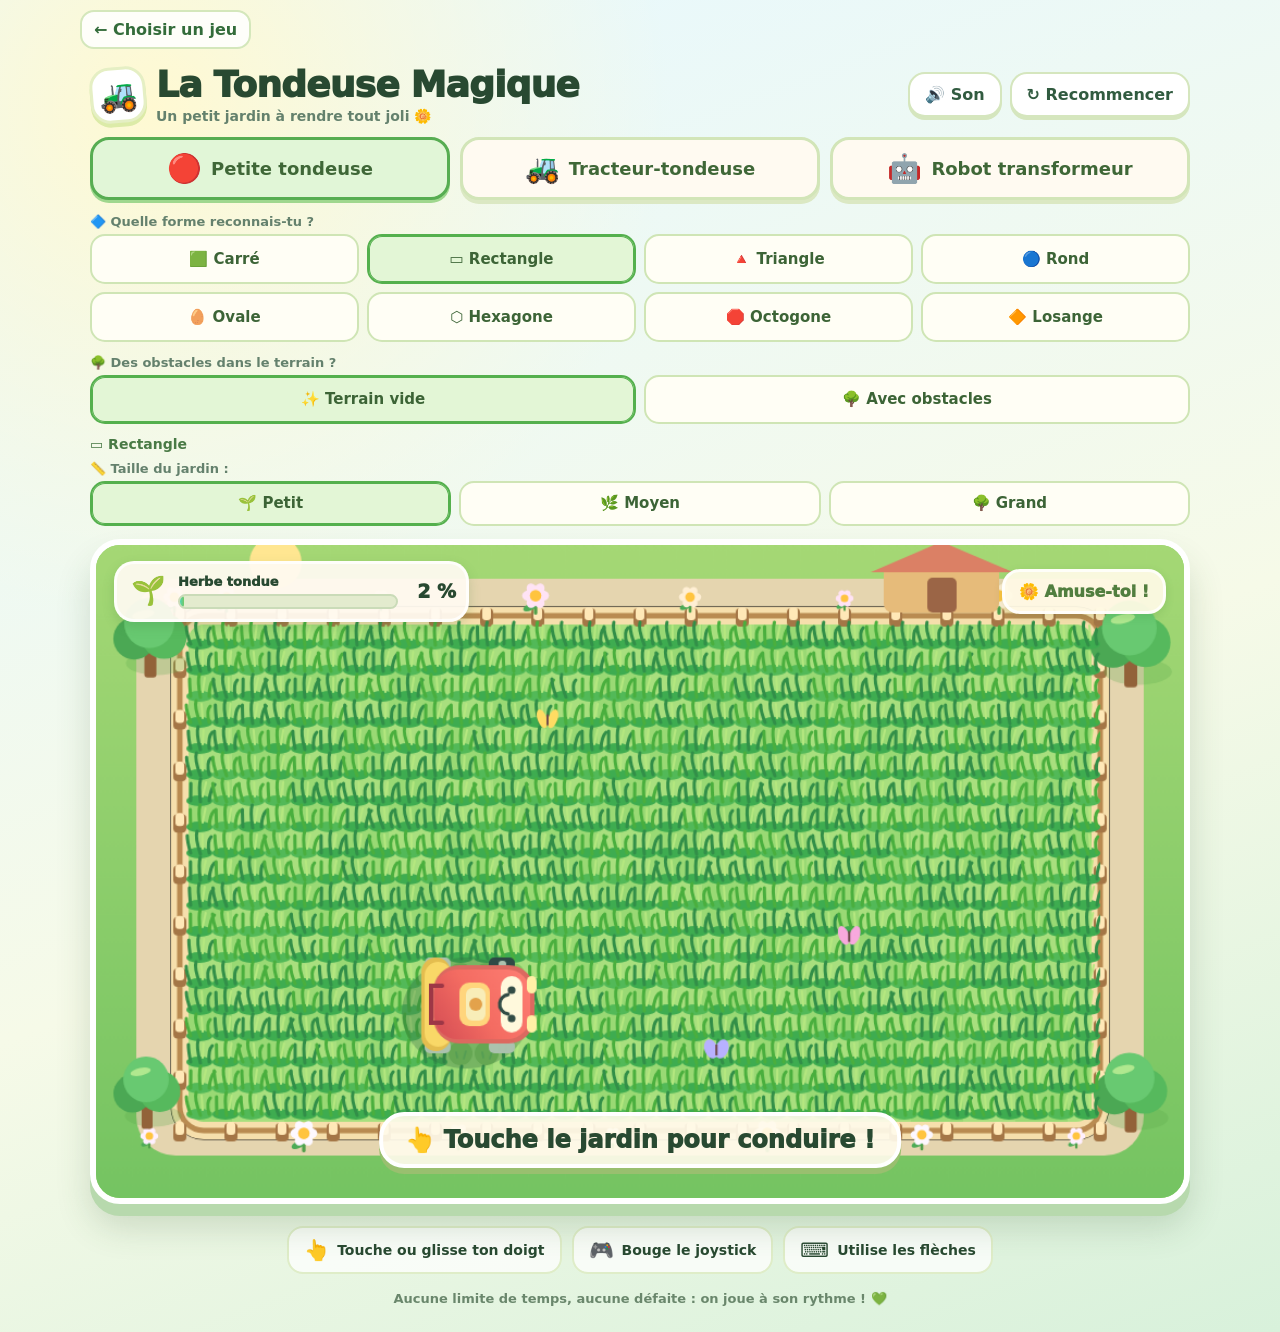
==== commit d64934d9: "Tondeuse 2D : transformer le robot avec un double tap tactile sans perdre la conduite" ====
--- a/site/2d/index.html
+++ b/site/2d/index.html
@@ -98,7 +98,7 @@
     <button class="vehicle-select" id="choose-transformer" type="button" aria-pressed="false"><span class="emoji">🤖</span> Robot transformeur</button>
   </div>
   <div class="robot-panel" id="robot-panel" hidden role="group" aria-label="Robot transformeur">
-  <span id="robot-help">🤖 En robot, tu peux explorer. Transforme-le en tondeuse pour couper l’herbe !</span>
+  <span id="robot-help">🤖 Double-tape le jardin pour me transformer en tondeuse !</span>
   <button class="robot-transform" type="button" id="transform">🔁 Devenir une tondeuse !</button>
   </div>
   <p class="garden-heading">🔷 Quelle forme reconnais-tu ?</p>
@@ -124,7 +124,7 @@
     <button class="size-select" data-size="large" type="button" aria-pressed="false">🌳 Grand</button>
   </div>
   <div class="game-wrap">
-    <canvas id="garden" width="1000" height="600" tabindex="0" aria-label="Jardin à tondre. Flèches du clavier, manette ou toucher pour conduire la tondeuse."></canvas>
+    <canvas id="garden" width="1000" height="600" tabindex="0" aria-label="Jardin à tondre. En mode robot, double-tape le terrain pour le transformer. Un toucher simple permet de conduire. Flèches et manette compatibles."></canvas>
     <div class="hud"><div class="progress-box"><div class="progress-emoji">🌱</div><div><span class="progress-name">Herbe tondue</span><div class="track"><div class="bar" id="bar"></div></div></div><span class="pct" id="pct">0 %</span></div><div class="tip" id="status">🌼 Amuse-toi !</div></div>
     <div class="message" id="message">👆 Touche le jardin pour conduire !</div>
     <div class="overlay" id="overlay" role="dialog" aria-label="Bravo, le jardin est tondu !"><div class="victory"><div class="trophy">🏆🌼</div><h2>Bravo, champion !</h2><p>Le jardin est magnifique ! ✨</p><button class="again" id="again">🌱 Jardin suivant !</button></div></div>
@@ -143,6 +143,7 @@
   const keys=new Set();
   let vehicleType='small', gardenId='rectangle', terrainScale=1, obstaclesEnabled=false;
   let robotForm='robot',previousRobotForm='robot',transformStarted=-5;
+  let lastTapAt=0,lastTapX=0,lastTapY=0,tapDownAt=0,tapDownX=0,tapDownY=0,tapMoved=false;
   const terrainSizes={small:1,medium:1.5,large:2},terrainLabels={small:'Petit',medium:'Moyen',large:'Grand'};
   const camera={x:W/2,y:H/2};
 
@@ -268,7 +269,7 @@
     }}
     mower=spawnPoint();
     if(vehicleType==='transformer'){robotForm='robot';previousRobotForm='robot';transformStarted=-5;updateRobotControls();}
-    particles=[];animations=[];target=null;dragged=false;pointerId=null;won=false;progress=0;clock=0;last=0;noteAt=0;helpHidden=false;
+    particles=[];animations=[];target=null;dragged=false;pointerId=null;lastTapAt=0;tapMoved=false;won=false;progress=0;clock=0;last=0;noteAt=0;helpHidden=false;
     ui.overlay.classList.remove('show');ui.msg.style.opacity='1';ui.status.textContent='🌼 Amuse-toi !';
     ui.bar.style.width='0%';ui.pct.textContent='0 %';
     if(vehicleType!=='transformer'||robotForm==='mower'){
@@ -563,10 +564,49 @@
     return {x:clamp(camera.x+(sx-W/2)/terrainScale,field.l+25/terrainScale,field.r-25/terrainScale),
             y:clamp(camera.y+(sy-H/2)/terrainScale,field.t+25/terrainScale,field.b-25/terrainScale)};
   }
-  canvas.addEventListener('pointerdown',ev=>{if(won)return;ev.preventDefault();canvas.focus({preventScroll:true});pointerId=ev.pointerId;dragged=true;target=coordinates(ev);hideHelp();try{canvas.setPointerCapture(pointerId);}catch(e){};tone(420,.055,.008);});
-  canvas.addEventListener('pointermove',ev=>{if(!dragged||ev.pointerId!==pointerId||won)return;target=coordinates(ev);});
-  const stopDrag=ev=>{if(ev.pointerId!==pointerId)return;dragged=false;pointerId=null;};
-  canvas.addEventListener('pointerup',stopDrag);canvas.addEventListener('pointercancel',stopDrag);
+  // Deux tapotements rapprochés (ni glissement ni appui long) déclenchent
+  // une transformation. Un tap simple conserve la conduite automatique 2D.
+  // touch-action:none sur canvas empêche le double tap de zoomer la page.
+  const doubleTapDelay=480,doubleTapRadius=76,shortTapDelay=400,dragRadius=24;
+  canvas.addEventListener('pointerdown',ev=>{
+    if(won||dragged)return;
+    ev.preventDefault();
+    canvas.focus({preventScroll:true});
+    const now=Date.now();
+    const secondTap=vehicleType==='transformer'&&lastTapAt>0&&
+      now-lastTapAt<=doubleTapDelay&&
+      Math.hypot(ev.clientX-lastTapX,ev.clientY-lastTapY)<=doubleTapRadius&&
+      clock-transformStarted>=.64;
+    if(secondTap){
+      lastTapAt=0;
+      target=null;
+      transformRobot();
+      return;
+    }
+    if(lastTapAt&&now-lastTapAt>doubleTapDelay)lastTapAt=0;
+    tapDownAt=now;tapDownX=ev.clientX;tapDownY=ev.clientY;tapMoved=false;
+    pointerId=ev.pointerId;dragged=true;
+    target=coordinates(ev);hideHelp();
+    try{canvas.setPointerCapture(pointerId);}catch(e){}
+    tone(420,.055,.008);
+  });
+  canvas.addEventListener('pointermove',ev=>{
+    if(!dragged||ev.pointerId!==pointerId||won)return;
+    if(Math.hypot(ev.clientX-tapDownX,ev.clientY-tapDownY)>dragRadius)tapMoved=true;
+    target=coordinates(ev);
+  });
+  const stopDrag=ev=>{
+    if(ev.pointerId!==pointerId)return;
+    const now=Date.now();
+    if(ev.type==='pointerup'&&vehicleType==='transformer'&&!tapMoved&&
+       now-tapDownAt<=shortTapDelay){
+      lastTapAt=now;lastTapX=ev.clientX;lastTapY=ev.clientY;
+    }else lastTapAt=0;
+    dragged=false;pointerId=null;
+  };
+  canvas.addEventListener('pointerup',stopDrag);
+  canvas.addEventListener('pointercancel',stopDrag);
+  canvas.addEventListener('dblclick',ev=>ev.preventDefault());
   window.addEventListener('keydown',ev=>{const k=ev.key.length===1?ev.key.toLowerCase():ev.key;if(['ArrowUp','ArrowDown','ArrowLeft','ArrowRight',' '].includes(k))ev.preventDefault();keys.add(k);if(['ArrowUp','ArrowDown','ArrowLeft','ArrowRight','w','a','s','d','q','z'].includes(k))hideHelp();if(won&&(k==='Enter'||k===' '))reset();});
   window.addEventListener('keyup',ev=>keys.delete(ev.key.length===1?ev.key.toLowerCase():ev.key));
   window.addEventListener('blur',()=>keys.clear());
@@ -577,11 +617,12 @@
     robotPanel.hidden=vehicleType!=='transformer';
     transformButton.textContent=robotForm==='robot'?'🔁 Devenir une tondeuse !':'🔁 Redevenir un robot !';
     document.getElementById('robot-help').textContent=robotForm==='robot'
-      ?'🤖 Le robot explore sans couper. Transforme-le en tondeuse !'
-      :'🚜 Transformation réussie ! La tondeuse-robot coupe maintenant l’herbe.';
+      ?'🤖 Double-tape le jardin pour devenir une tondeuse !'
+      :'🚜 Je tonds l’herbe ! Double-tape le jardin pour redevenir robot.';
   }
   function transformRobot(){
-    if(vehicleType!=='transformer'||won)return;
+    if(vehicleType!=='transformer'||won||clock-transformStarted<.64)return;
+    lastTapAt=0;
     previousRobotForm=robotForm;
     robotForm=robotForm==='robot'?'mower':'robot';
     transformStarted=clock;
@@ -597,6 +638,7 @@
   }
   function chooseVehicle(next){
     vehicleType=next;
+    lastTapAt=0;
     if(next==='transformer'){robotForm='robot';previousRobotForm='robot';transformStarted=-5;}
     const small=document.getElementById('choose-small'),big=document.getElementById('choose-tractor'),robot=document.getElementById('choose-transformer');
     for(const [b,v] of [[small,'small'],[big,'tractor'],[robot,'transformer']]){
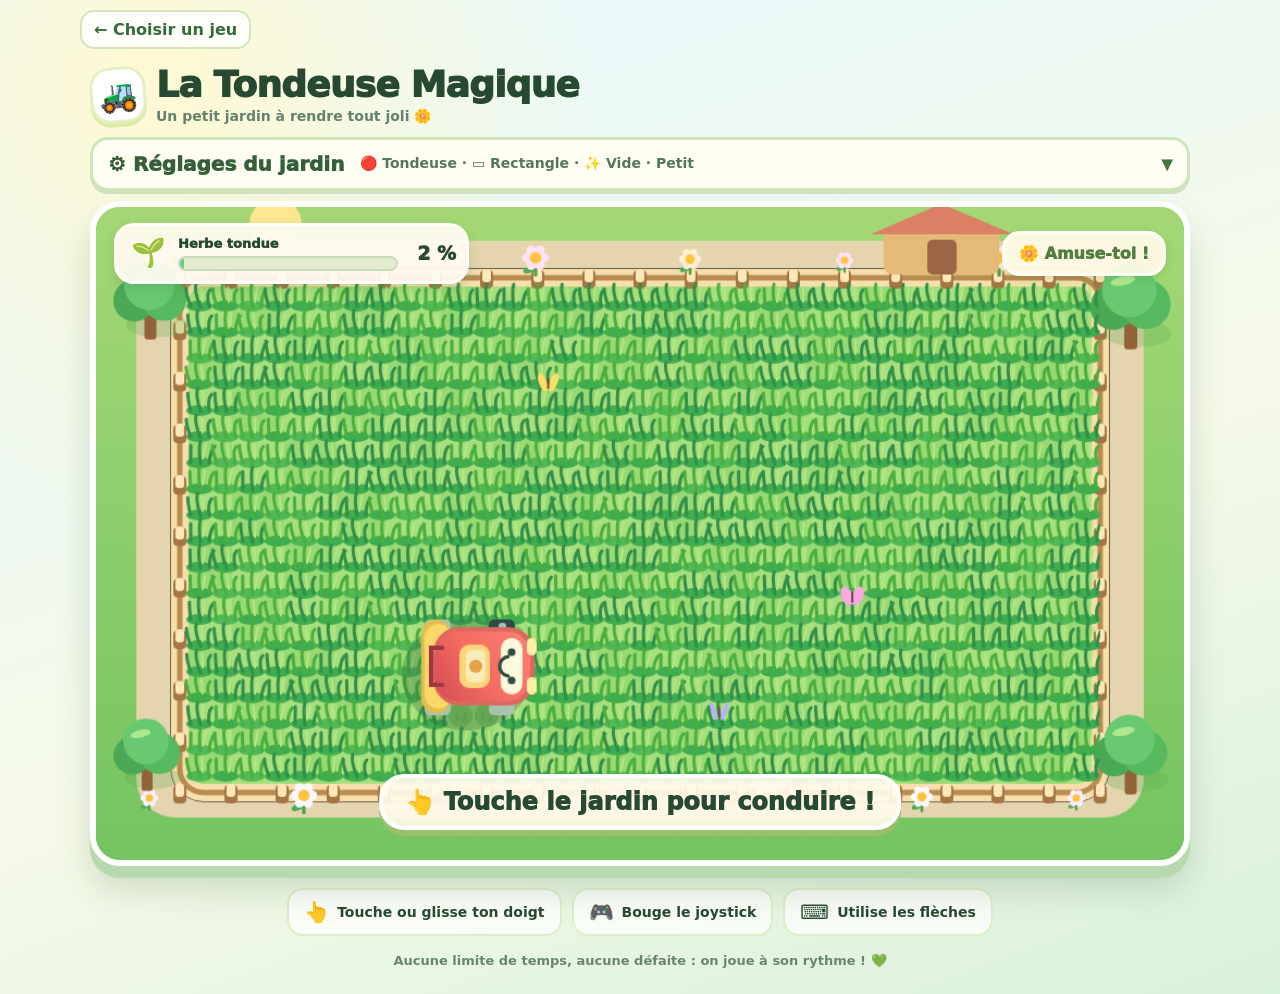
==== commit 1c07af4d: "Menus de réglages repliables au-dessus du terrain 2D, sans défilement" ====
--- a/site/2d/index.html
+++ b/site/2d/index.html
@@ -83,23 +83,44 @@
     .robot-transform{flex:1 1 190px;min-height:60px;border:3px solid #fff;border-radius:17px;background:#ffcd55;color:#624417;font-weight:950;font-size:17px;box-shadow:0 5px #d7a736}
     .robot-transform:active{transform:translateY(3px);box-shadow:0 2px #d7a736}
     @media(max-width:650px){.vehicle-selector{gap:6px}.vehicle-select{flex-direction:column;min-height:67px;font-size:12px;gap:3px}.vehicle-select .emoji{font-size:24px}.robot-panel{padding:10px}.robot-panel span{font-size:13px}.robot-transform{min-height:55px}}
-    </style>
+    
+    /* Réglages repliables ancrés au bord supérieur du jeu : le panneau défile en interne. */
+    .game-settings{position:relative;z-index:20;margin:7px 0 10px;border:3px solid #cee5b7;border-radius:18px;background:#fffef2;box-shadow:0 3px 0 #cfdfc1}
+    .game-settings>summary{display:flex;align-items:center;flex-wrap:wrap;gap:6px 16px;padding:12px 15px;cursor:pointer;list-style:none;user-select:none;-webkit-user-select:none;touch-action:manipulation}
+    .game-settings>summary::-webkit-details-marker{display:none}
+    .game-settings>summary::after{content:'▾';font-size:21px;margin-left:auto;color:#477541;font-weight:1000}
+    .game-settings[open]>summary::after{content:'▴'}
+    .settings-title{font-size:clamp(16px,2.4vw,20px);font-weight:1000;color:#355f38;line-height:1.2}
+    .settings-current{font-size:clamp(12px,1.9vw,14px);color:#56765b;font-weight:850;line-height:1.4;min-width:0;flex:1 1 210px}
+    .settings-body{position:absolute;top:calc(100% + 6px);left:-3px;right:-3px;z-index:25;padding:14px 14px 9px;background:linear-gradient(180deg,#fffff7,#f0fbeb);border:3px solid #cce4b8;border-radius:16px;box-shadow:0 15px 35px #315e3970;max-height:min(68dvh,540px);overflow-y:auto;overscroll-behavior:contain;-webkit-overflow-scrolling:touch}
+    .settings-body .garden-heading{font-size:14px;margin:8px 0 6px}
+    .settings-body .vehicle-selector{margin-bottom:12px}
+    .settings-body .vehicle-select{min-height:54px}
+    .settings-body .garden-select{min-height:49px}
+    .settings-body .size-select{min-height:48px}
+    .settings-actions{position:sticky;bottom:-9px;z-index:2;display:grid;grid-template-columns:repeat(2,minmax(0,1fr));gap:9px;align-items:center;background:linear-gradient(180deg,#f0fbebd9,#f0fbeb);padding:11px 1px 8px;margin-top:10px}
+    .settings-actions .actions{grid-column:1 / -1;display:grid;grid-template-columns:repeat(2,minmax(0,1fr));gap:8px;width:100%}
+    .settings-actions .action{width:100%;box-shadow:none;min-height:46px}
+    .settings-close{grid-column:1 / -1;display:block;width:100%;min-height:50px;border:3px solid #ffffff;border-radius:15px;background:#63b96e;color:white;font-size:clamp(15px,2vw,18px);box-shadow:0 3px #418b50;font-weight:950}
+    .settings-close:active{transform:translateY(2px);box-shadow:0 1px #418b50}
+    @media(max-width:600px){.game-settings>summary{padding:9px 12px;gap:3px 8px}.settings-current{flex:1 1 100%;order:2}.game-settings>summary::after{order:1}.settings-body{max-height:min(73dvh,520px);padding:10px 10px 7px}.settings-body .garden-selector{gap:6px}.settings-body .vehicle-selector{gap:6px}}
+</style>
 </head>
 <body>
 <nav class="site-nav"><a href="../">← Choisir un jeu</a></nav>
 <div class="layout">
   <header>
     <div class="brand"><div class="brand-icon">🚜</div><div><h1>La Tondeuse Magique</h1><p class="subtitle">Un petit jardin à rendre tout joli 🌼</p></div></div>
-    <div class="actions"><button class="action" id="sound" aria-label="Activer ou désactiver le son">🔊 Son</button><button class="action" id="restart">↻ Recommencer</button></div>
+    
   </header>
+  <details class="game-settings" id="game-settings">
+    <summary><span class="settings-title">⚙️ Réglages du jardin</span><span class="settings-current" id="settings-current">🔴 Tondeuse · ▭ Rectangle · ✨ Vide · 🌱 Petit</span></summary>
+    <div class="settings-body">
+      <p class="garden-heading">🚜 Choisis ton véhicule :</p>
   <div class="vehicle-selector" role="group" aria-label="Choisir un véhicule">
     <button class="vehicle-select active" id="choose-small" type="button" aria-pressed="true"><span class="emoji">🔴</span> Petite tondeuse</button>
     <button class="vehicle-select" id="choose-tractor" type="button" aria-pressed="false"><span class="emoji">🚜</span> Tracteur-tondeuse</button>
     <button class="vehicle-select" id="choose-transformer" type="button" aria-pressed="false"><span class="emoji">🤖</span> Robot transformeur</button>
-  </div>
-  <div class="robot-panel" id="robot-panel" hidden role="group" aria-label="Robot transformeur">
-  <span id="robot-help">🤖 Double-tape le jardin pour me transformer en tondeuse !</span>
-  <button class="robot-transform" type="button" id="transform">🔁 Devenir une tondeuse !</button>
   </div>
   <p class="garden-heading">🔷 Quelle forme reconnais-tu ?</p>
   <div class="garden-selector" role="group" aria-label="Choisir une forme de terrain">
@@ -122,6 +143,17 @@
     <button class="size-select active" data-size="small" type="button" aria-pressed="true">🌱 Petit</button>
     <button class="size-select" data-size="medium" type="button" aria-pressed="false">🌿 Moyen</button>
     <button class="size-select" data-size="large" type="button" aria-pressed="false">🌳 Grand</button>
+  </div>
+
+      <div class="settings-actions">
+        <div class="actions"><button class="action" id="sound" aria-label="Activer ou désactiver le son">🔊 Son</button><button class="action" id="restart">↻ Recommencer</button></div>
+        <button class="settings-close" id="settings-close" type="button">✅ Jouer ! Fermer les réglages</button>
+      </div>
+    </div>
+  </details>
+  <div class="robot-panel" id="robot-panel" hidden role="group" aria-label="Robot transformeur">
+  <span id="robot-help">🤖 Double-tape le jardin pour me transformer en tondeuse !</span>
+  <button class="robot-transform" type="button" id="transform">🔁 Devenir une tondeuse !</button>
   </div>
   <div class="game-wrap">
     <canvas id="garden" width="1000" height="600" tabindex="0" aria-label="Jardin à tondre. En mode robot, double-tape le terrain pour le transformer. Un toucher simple permet de conduire. Flèches et manette compatibles."></canvas>
@@ -259,6 +291,12 @@
     for(const [dx,dy,r,col] of [[-27,-22,35,'#4ba854'],[23,-26,38,'#56b95d'],[-2,-48,42,'#68c971']]){ctx.fillStyle=col;ctx.beginPath();ctx.arc(dx,dy,r,0,Math.PI*2);ctx.fill();}
     ctx.fillStyle='#b0e88f';ctx.beginPath();ctx.ellipse(-12,-62,19,7,-.2,0,Math.PI*2);ctx.fill();ctx.restore();
   }
+
+  function updateSettingsSummary(){
+    const vehicleName={small:'🔴 Tondeuse',tractor:'🚜 Tracteur',transformer:'🤖 Robot transformeur'}[vehicleType];
+    const sizeKey=Object.keys(terrainSizes).find(k=>terrainSizes[k]===terrainScale)||'small';
+    document.getElementById('settings-current').textContent=vehicleName+' · '+gardens[gardenId].emoji+' '+gardens[gardenId].name+' · '+(obstaclesEnabled?'🌳 Obstacles':'✨ Vide')+' · '+terrainLabels[sizeKey];
+  }
   function reset(){
     randSeed=591;
     cells=[];
@@ -268,6 +306,7 @@
       cells.push({x,y,cut:false,tilt:rand()*6.283,variant:rand(),wiggle:rand()*2});
     }}
     mower=spawnPoint();
+    updateSettingsSummary();
     if(vehicleType==='transformer'){robotForm='robot';previousRobotForm='robot';transformStarted=-5;updateRobotControls();}
     particles=[];animations=[];target=null;dragged=false;pointerId=null;lastTapAt=0;tapMoved=false;won=false;progress=0;clock=0;last=0;noteAt=0;helpHidden=false;
     ui.overlay.classList.remove('show');ui.msg.style.opacity='1';ui.status.textContent='🌼 Amuse-toi !';
@@ -686,6 +725,9 @@
   }
   document.querySelectorAll('[data-size]').forEach(b=>b.addEventListener('click',()=>chooseSize(b.dataset.size)));
   document.getElementById('sound').addEventListener('click',()=>{soundOn=!soundOn;ui.sound.textContent=soundOn?'🔊 Son':'🔇 Muet';if(soundOn)tone(650,.13);});
+  document.getElementById('settings-close').addEventListener('click',()=>{
+    document.getElementById('game-settings').open=false;
+  });
   reset();requestAnimationFrame(frame);
 })();
 </script>
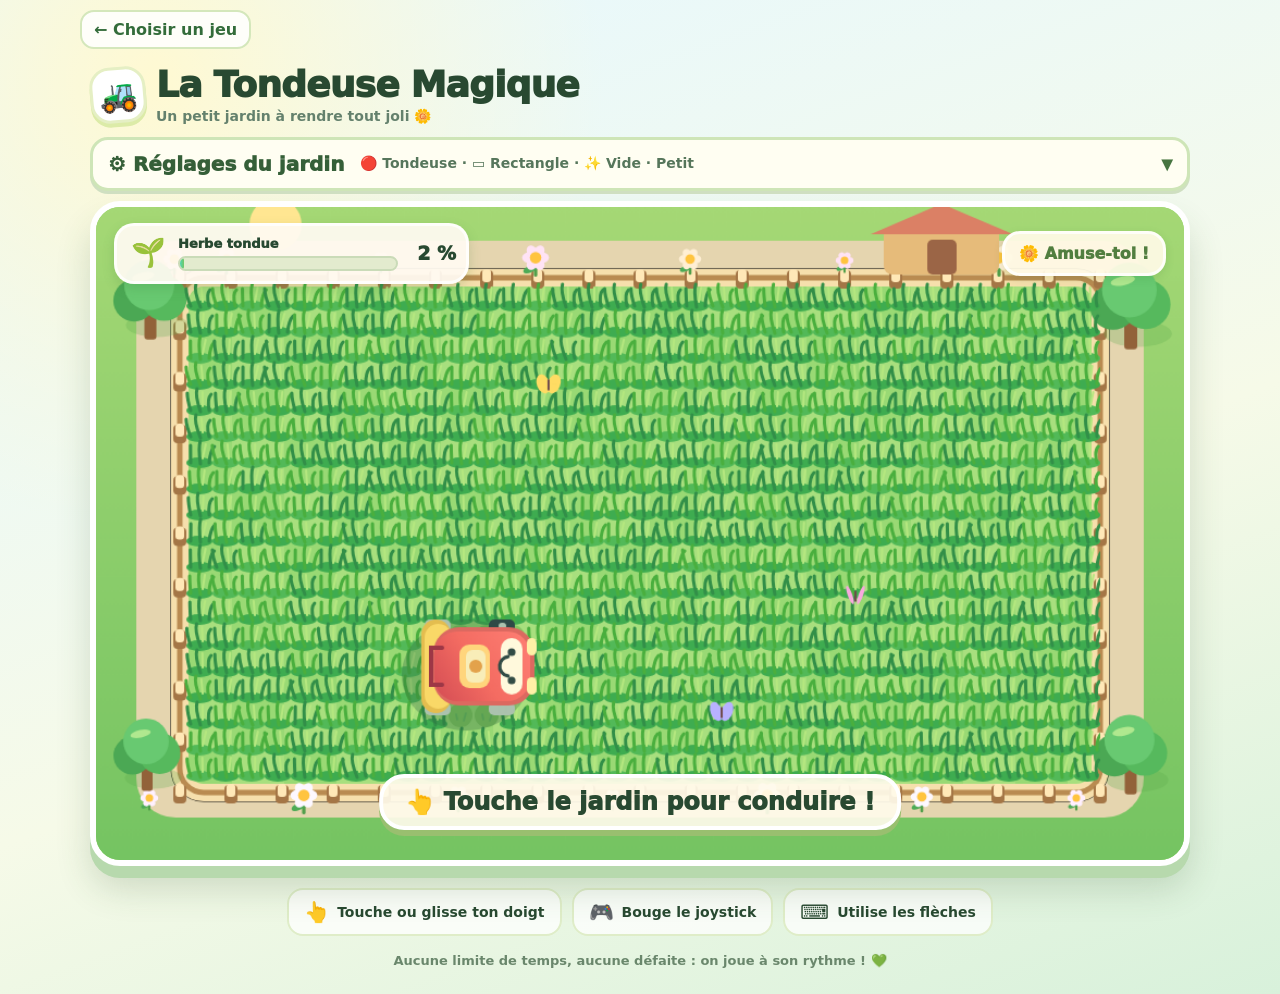
==== commit 2f4bb70a: "Fixer le menu 2D en haut de l’écran pendant le jeu sur tablette" ====
--- a/site/2d/index.html
+++ b/site/2d/index.html
@@ -85,14 +85,14 @@
     @media(max-width:650px){.vehicle-selector{gap:6px}.vehicle-select{flex-direction:column;min-height:67px;font-size:12px;gap:3px}.vehicle-select .emoji{font-size:24px}.robot-panel{padding:10px}.robot-panel span{font-size:13px}.robot-transform{min-height:55px}}
     
     /* Réglages repliables ancrés au bord supérieur du jeu : le panneau défile en interne. */
-    .game-settings{position:relative;z-index:20;margin:7px 0 10px;border:3px solid #cee5b7;border-radius:18px;background:#fffef2;box-shadow:0 3px 0 #cfdfc1}
+    .game-settings{position:sticky;top:0;top:env(safe-area-inset-top,0px);z-index:20;margin:7px 0 10px;border:3px solid #cee5b7;border-radius:18px;background:#fffef2;box-shadow:0 3px 0 #cfdfc1}
     .game-settings>summary{display:flex;align-items:center;flex-wrap:wrap;gap:6px 16px;padding:12px 15px;cursor:pointer;list-style:none;user-select:none;-webkit-user-select:none;touch-action:manipulation}
     .game-settings>summary::-webkit-details-marker{display:none}
     .game-settings>summary::after{content:'▾';font-size:21px;margin-left:auto;color:#477541;font-weight:1000}
     .game-settings[open]>summary::after{content:'▴'}
     .settings-title{font-size:clamp(16px,2.4vw,20px);font-weight:1000;color:#355f38;line-height:1.2}
     .settings-current{font-size:clamp(12px,1.9vw,14px);color:#56765b;font-weight:850;line-height:1.4;min-width:0;flex:1 1 210px}
-    .settings-body{position:absolute;top:calc(100% + 6px);left:-3px;right:-3px;z-index:25;padding:14px 14px 9px;background:linear-gradient(180deg,#fffff7,#f0fbeb);border:3px solid #cce4b8;border-radius:16px;box-shadow:0 15px 35px #315e3970;max-height:min(68dvh,540px);overflow-y:auto;overscroll-behavior:contain;-webkit-overflow-scrolling:touch}
+    .settings-body{position:absolute;top:calc(100% + 6px);left:-3px;right:-3px;z-index:25;padding:14px 14px 9px;background:linear-gradient(180deg,#fffff7,#f0fbeb);border:3px solid #cce4b8;border-radius:16px;box-shadow:0 15px 35px #315e3970;max-height:68vh;max-height:min(68dvh,540px);overflow-y:auto;overscroll-behavior:contain;-webkit-overflow-scrolling:touch}
     .settings-body .garden-heading{font-size:14px;margin:8px 0 6px}
     .settings-body .vehicle-selector{margin-bottom:12px}
     .settings-body .vehicle-select{min-height:54px}
@@ -103,7 +103,7 @@
     .settings-actions .action{width:100%;box-shadow:none;min-height:46px}
     .settings-close{grid-column:1 / -1;display:block;width:100%;min-height:50px;border:3px solid #ffffff;border-radius:15px;background:#63b96e;color:white;font-size:clamp(15px,2vw,18px);box-shadow:0 3px #418b50;font-weight:950}
     .settings-close:active{transform:translateY(2px);box-shadow:0 1px #418b50}
-    @media(max-width:600px){.game-settings>summary{padding:9px 12px;gap:3px 8px}.settings-current{flex:1 1 100%;order:2}.game-settings>summary::after{order:1}.settings-body{max-height:min(73dvh,520px);padding:10px 10px 7px}.settings-body .garden-selector{gap:6px}.settings-body .vehicle-selector{gap:6px}}
+    @media(max-width:600px){.game-settings>summary{padding:9px 12px;gap:3px 8px}.settings-current{flex:1 1 100%;order:2}.game-settings>summary::after{order:1}.settings-body{max-height:73vh;max-height:min(73dvh,520px);padding:10px 10px 7px}.settings-body .garden-selector{gap:6px}.settings-body .vehicle-selector{gap:6px}}
 </style>
 </head>
 <body>
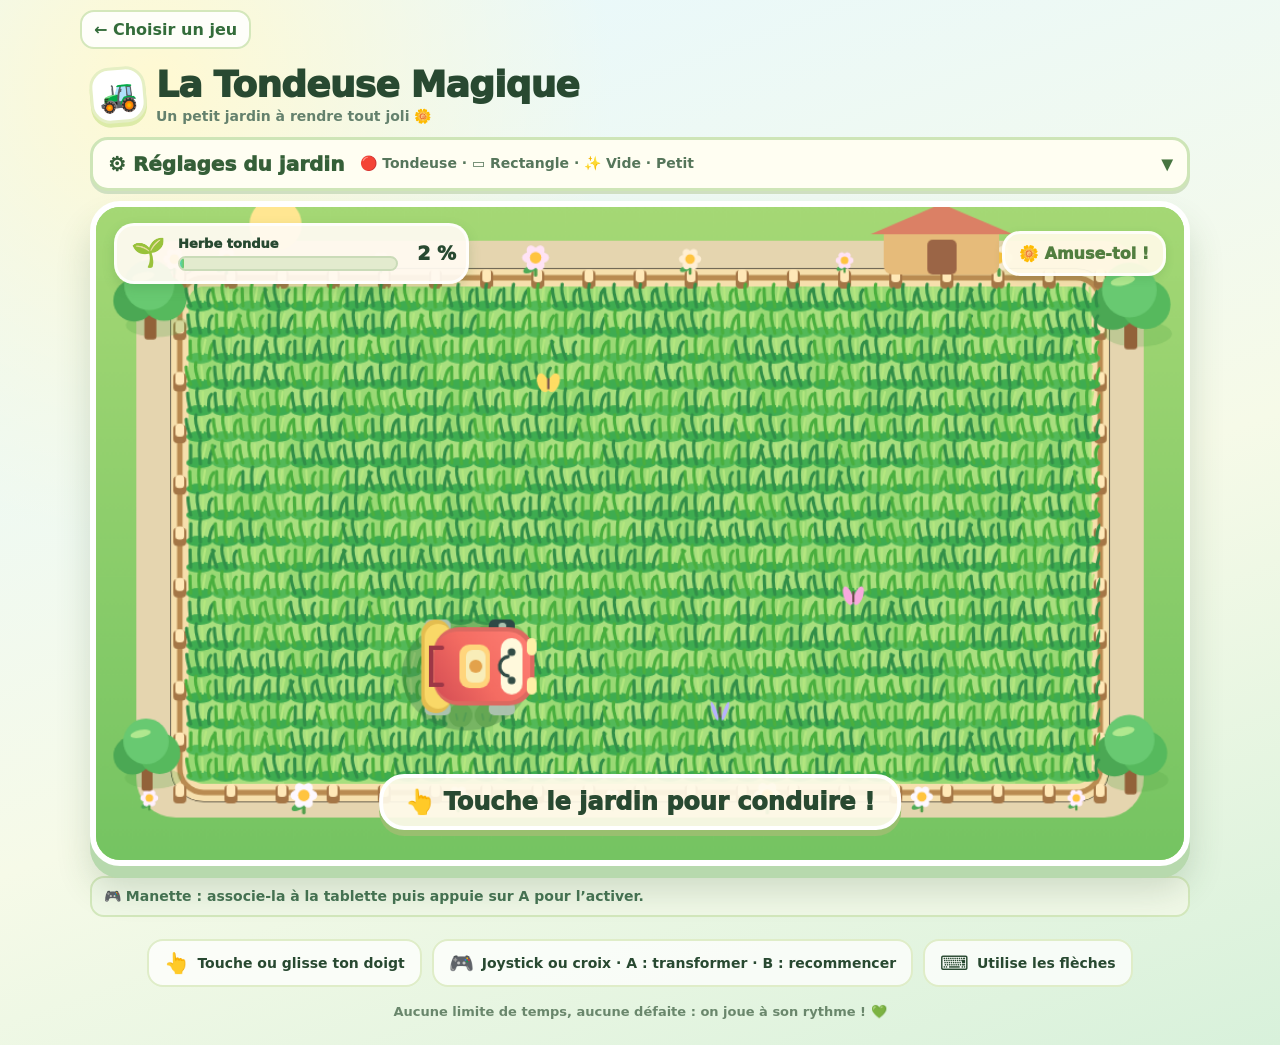
==== commit 0abd1ee4: "Tondeuse 2D : manette renforcée, transformation A et statut de connexion" ====
--- a/site/2d/index.html
+++ b/site/2d/index.html
@@ -104,7 +104,9 @@
     .settings-close{grid-column:1 / -1;display:block;width:100%;min-height:50px;border:3px solid #ffffff;border-radius:15px;background:#63b96e;color:white;font-size:clamp(15px,2vw,18px);box-shadow:0 3px #418b50;font-weight:950}
     .settings-close:active{transform:translateY(2px);box-shadow:0 1px #418b50}
     @media(max-width:600px){.game-settings>summary{padding:9px 12px;gap:3px 8px}.settings-current{flex:1 1 100%;order:2}.game-settings>summary::after{order:1}.settings-body{max-height:73vh;max-height:min(73dvh,520px);padding:10px 10px 7px}.settings-body .garden-selector{gap:6px}.settings-body .vehicle-selector{gap:6px}}
-</style>
+
+    .gamepad-help{margin:10px 0 3px;padding:9px 12px;background:#f0f8e7;border:2px solid #d3e8bc;border-radius:14px;color:#467354;font-size:clamp(12px,1.8vw,14px);font-weight:850;line-height:1.4}
+    </style>
 </head>
 <body>
 <nav class="site-nav"><a href="../">← Choisir un jeu</a></nav>
@@ -161,7 +163,8 @@
     <div class="message" id="message">👆 Touche le jardin pour conduire !</div>
     <div class="overlay" id="overlay" role="dialog" aria-label="Bravo, le jardin est tondu !"><div class="victory"><div class="trophy">🏆🌼</div><h2>Bravo, champion !</h2><p>Le jardin est magnifique ! ✨</p><button class="again" id="again">🌱 Jardin suivant !</button></div></div>
   </div>
-  <div class="instructions"><div class="pill"><b>👆</b> Touche ou glisse ton doigt</div><div class="pill"><b>🎮</b> Bouge le joystick</div><div class="pill"><b>⌨️</b> Utilise les flèches</div></div>
+  <div class="gamepad-help" id="gamepad-help" role="status" aria-live="polite">🎮 Manette : associe-la à la tablette puis appuie sur A pour l’activer.</div>
+  <div class="instructions"><div class="pill"><b>👆</b> Touche ou glisse ton doigt</div><div class="pill"><b>🎮</b> Joystick ou croix · A : transformer · B : recommencer</div><div class="pill"><b>⌨️</b> Utilise les flèches</div></div>
   <footer>Aucune limite de temps, aucune défaite : on joue à son rythme ! 💚</footer>
 </div>
 <script>
@@ -541,24 +544,63 @@
     ctx.save();ctx.translate(bx,by);let flap=Math.abs(Math.sin(clock*12+phase));
     ctx.fillStyle=col;ctx.beginPath();ctx.ellipse(-5,0,5*flap+1,9,-.35,0,Math.PI*2);ctx.ellipse(5,0,5*flap+1,9,.35,0,Math.PI*2);ctx.fill();ctx.fillStyle='#704b4d';ctx.fillRect(-1,-4,2,10);ctx.restore();
   }
+
+  let padConnected=false,padHeld=new Set();
+  const padInfo=document.getElementById('gamepad-help');
+  function pollPad(){
+    let pad=null;
+    try{
+      const pads=typeof navigator.getGamepads==='function'?navigator.getGamepads():[];
+      if(pads)for(const p of pads){if(p&&p.connected!==false){pad=p;break;}}
+    }catch(e){}
+    if(!pad){
+      padHeld.clear();
+      if(padConnected){padConnected=false;padInfo.textContent='🎮 Manette déconnectée : reconnecte-la et appuie sur A.';}
+      else if(typeof navigator.getGamepads!=='function')padInfo.textContent='🎮 Manette non prise en charge par ce navigateur. Utilise le tactile ou le clavier.';
+      return{x:0,y:0};
+    }
+    if(!padConnected){padConnected=true;padInfo.textContent='🎮 Connectée ! Joystick/croix : rouler · A : robot/transformer · B : recommencer · X : véhicule · Y : forme';}
+    const buttons=pad.buttons||[];
+    const down=i=>!!(buttons[i]&&(buttons[i].pressed||buttons[i].value>.55));
+    const old=padHeld,edge=i=>down(i)&&!old.has(i),next=new Set();
+    for(let i=0;i<buttons.length;i++)if(down(i))next.add(i);
+    padHeld=next;
+
+    if(won){
+      if(edge(0)||edge(9))reset();
+      return{x:0,y:0};
+    }
+    if(edge(0)){
+      if(vehicleType==='transformer')transformRobot();
+      else chooseVehicle('transformer');
+    }
+    if(edge(1))reset();
+    if(edge(2)){
+      const vehicles=['small','tractor','transformer'];
+      chooseVehicle(vehicles[(vehicles.indexOf(vehicleType)+1)%vehicles.length]);
+    }
+    if(edge(3)){
+      const shapes=Object.keys(gardens);
+      chooseGarden(shapes[(shapes.indexOf(gardenId)+1)%shapes.length]);
+    }
+
+    const axes=pad.axes||[],dead=v=>Math.abs(v)>.17?Math.sign(v)*Math.min(1,(Math.abs(v)-.17)/.83):0;
+    let x=dead(axes[0]||0),y=dead(axes[1]||0);
+    if(!x&&!y){x=dead(axes[2]||0);y=dead(axes[3]||0);}
+    if(down(14))x=-1;if(down(15))x=1;
+    if(down(12))y=-1;if(down(13))y=1;
+    return{x,y};
+  }
+
   function move(dt){
-    if(won){
-      try { const pads=navigator.getGamepads?Array.from(navigator.getGamepads()):[]; if(pads.some(p=>p&&p.buttons&&p.buttons[0]&&p.buttons[0].pressed))reset(); }catch(e){}
-      return;
-    }
+    const pad=pollPad();
+    if(won)return;
     let vx=0,vy=0;
     if(keys.has('ArrowLeft')||keys.has('a')||keys.has('q'))vx--;
     if(keys.has('ArrowRight')||keys.has('d'))vx++;
     if(keys.has('ArrowUp')||keys.has('w')||keys.has('z'))vy--;
     if(keys.has('ArrowDown')||keys.has('s'))vy++;
-    let pads=[];try {pads=navigator.getGamepads?Array.from(navigator.getGamepads()).filter(Boolean):[];}catch(e){}
-    const active=pads.find(p=>p.connected!==false);
-    if(Boolean(active)!==connected){connected=Boolean(active);ui.status.textContent=connected?'🎮 Manette connectée !':'🌼 Amuse-toi !';}
-    if(active){
-      let a=active.axes||[];let gx=Math.abs(a[0]||0)>.17?a[0]:0,gy=Math.abs(a[1]||0)>.17?a[1]:0;
-      const b=active.buttons||[];if(b[14]?.pressed)gx=-1;if(b[15]?.pressed)gx=1;if(b[12]?.pressed)gy=-1;if(b[13]?.pressed)gy=1;
-      vx+=gx;vy+=gy;
-    }
+    vx+=pad.x;vy+=pad.y;
     let len=Math.hypot(vx,vy);
     if(len>.06){target=null;vx/=Math.max(1,len);vy/=Math.max(1,len);hideHelp();}
     else if(target){const dx=target.x-mower.x,dy=target.y-mower.y,dist=Math.hypot(dx,dy);
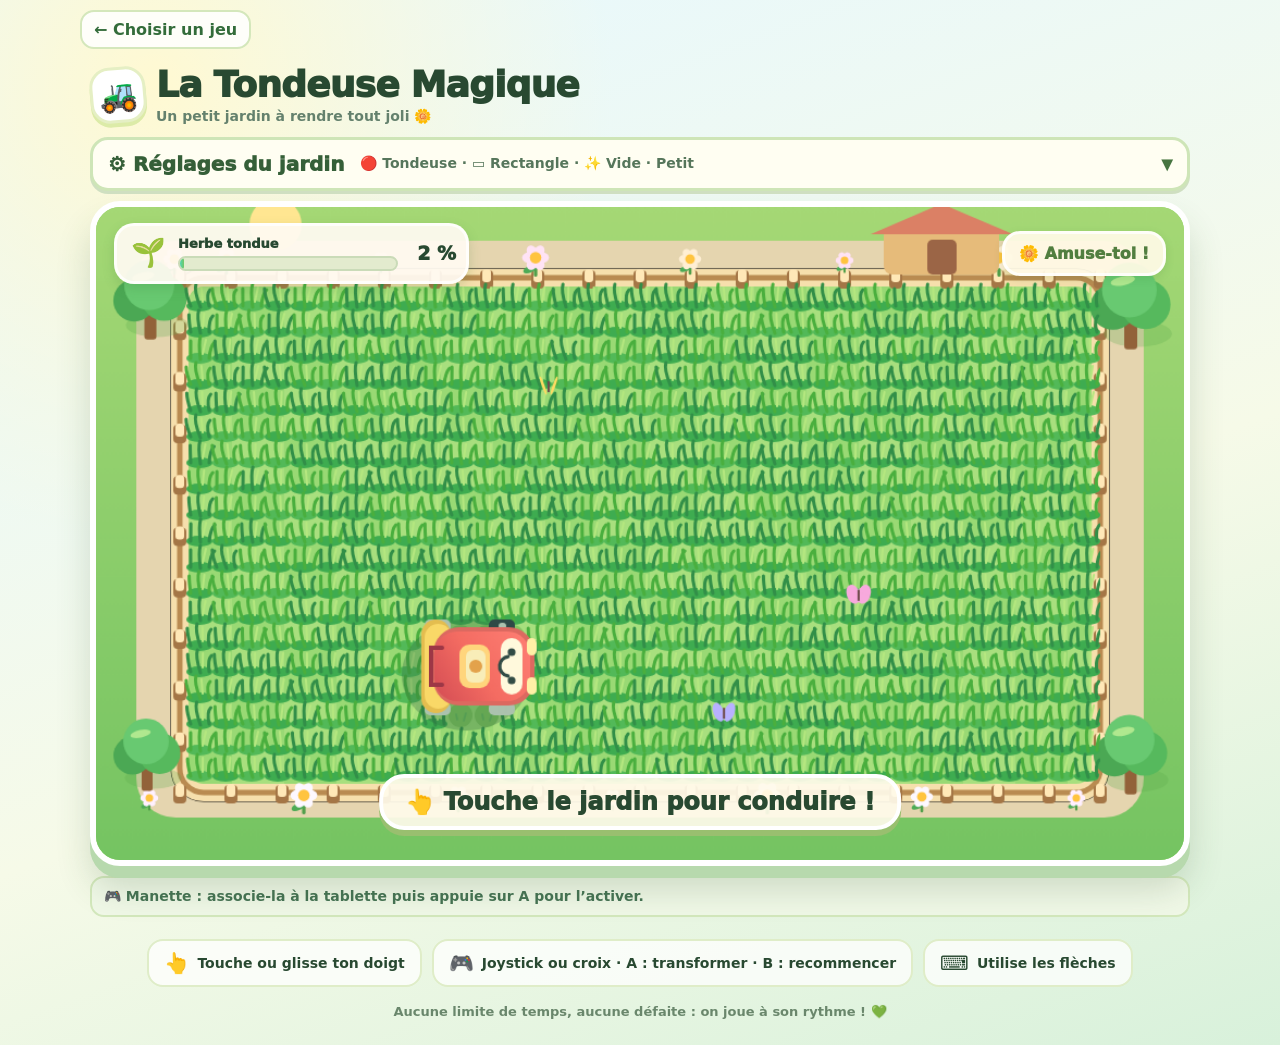
==== commit c5d2da92: "Améliorer la compatibilité manette sur tablettes et navigateurs WebKit" ====
--- a/site/2d/index.html
+++ b/site/2d/index.html
@@ -550,13 +550,14 @@
   function pollPad(){
     let pad=null;
     try{
-      const pads=typeof navigator.getGamepads==='function'?navigator.getGamepads():[];
-      if(pads)for(const p of pads){if(p&&p.connected!==false){pad=p;break;}}
+      const getPads=navigator.getGamepads||navigator.webkitGetGamepads;
+   const pads=typeof getPads==='function'?getPads.call(navigator):[];
+      if(pads)for(const p of Array.from(pads)){if(p&&p.connected!==false){pad=p;break;}}
     }catch(e){}
     if(!pad){
       padHeld.clear();
       if(padConnected){padConnected=false;padInfo.textContent='🎮 Manette déconnectée : reconnecte-la et appuie sur A.';}
-      else if(typeof navigator.getGamepads!=='function')padInfo.textContent='🎮 Manette non prise en charge par ce navigateur. Utilise le tactile ou le clavier.';
+      else if(typeof navigator.getGamepads!=='function'&&typeof navigator.webkitGetGamepads!=='function')padInfo.textContent='🎮 Manette non prise en charge par ce navigateur. Utilise le tactile ou le clavier.';
       return{x:0,y:0};
     }
     if(!padConnected){padConnected=true;padInfo.textContent='🎮 Connectée ! Joystick/croix : rouler · A : robot/transformer · B : recommencer · X : véhicule · Y : forme';}
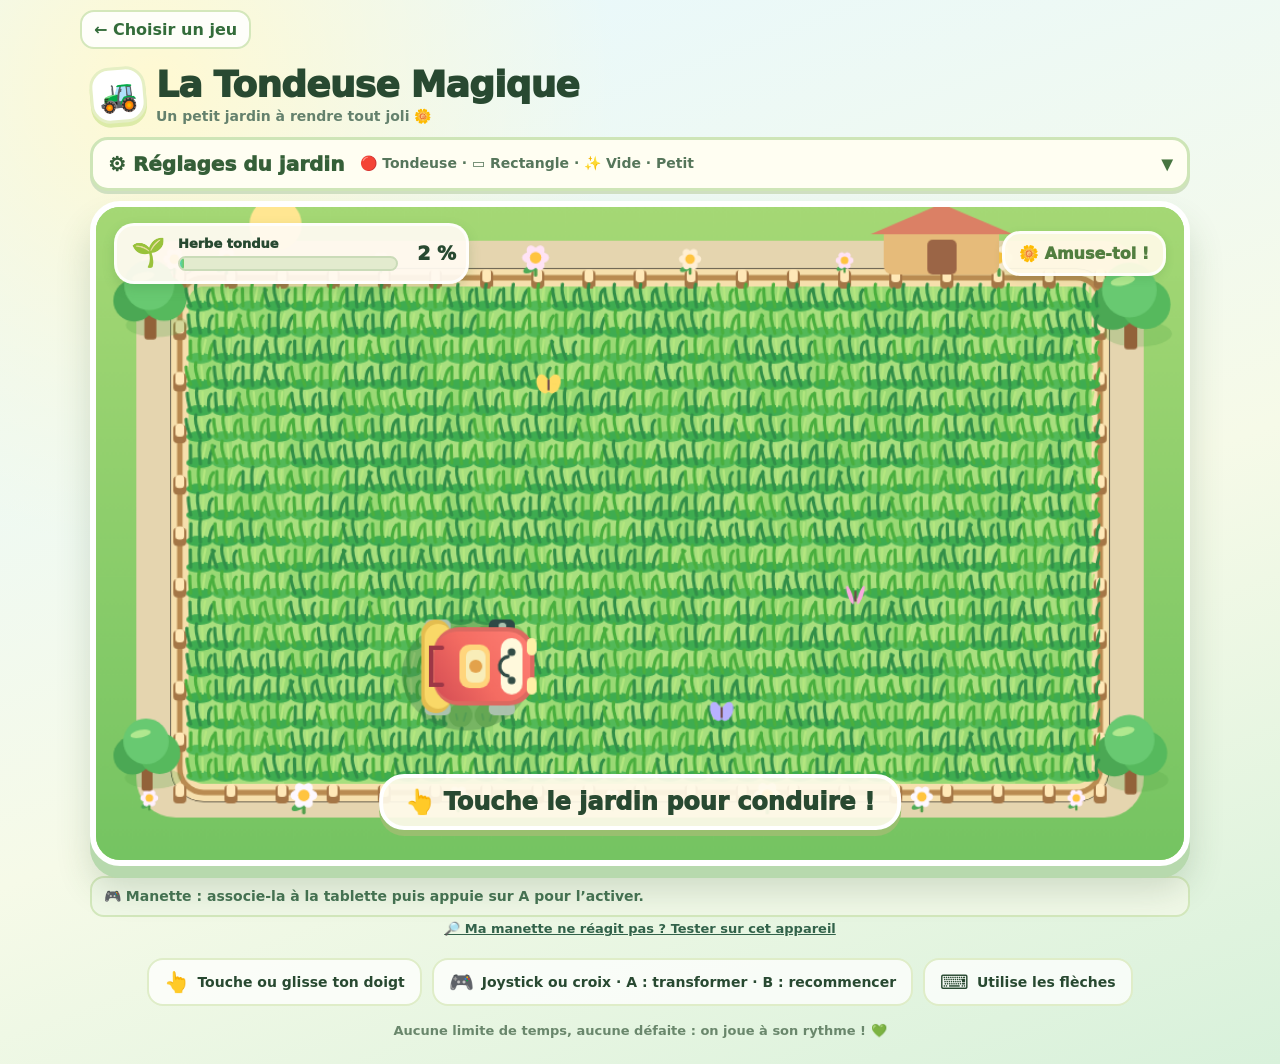
==== commit 237cb4cc: "Améliorer l'activation des manettes sur Mac et relier le test de diagnostic" ====
--- a/site/2d/index.html
+++ b/site/2d/index.html
@@ -164,6 +164,7 @@
     <div class="overlay" id="overlay" role="dialog" aria-label="Bravo, le jardin est tondu !"><div class="victory"><div class="trophy">🏆🌼</div><h2>Bravo, champion !</h2><p>Le jardin est magnifique ! ✨</p><button class="again" id="again">🌱 Jardin suivant !</button></div></div>
   </div>
   <div class="gamepad-help" id="gamepad-help" role="status" aria-live="polite">🎮 Manette : associe-la à la tablette puis appuie sur A pour l’activer.</div>
+<div class="pad-test-link" style="margin:4px 0 8px;text-align:center;font:850 13px system-ui"><a href="../manette/" style="color:#32624a;text-decoration:underline">🔎 Ma manette ne réagit pas ? Tester sur cet appareil</a></div>
   <div class="instructions"><div class="pill"><b>👆</b> Touche ou glisse ton doigt</div><div class="pill"><b>🎮</b> Joystick ou croix · A : transformer · B : recommencer</div><div class="pill"><b>⌨️</b> Utilise les flèches</div></div>
   <footer>Aucune limite de temps, aucune défaite : on joue à son rythme ! 💚</footer>
 </div>
@@ -545,7 +546,15 @@
     ctx.fillStyle=col;ctx.beginPath();ctx.ellipse(-5,0,5*flap+1,9,-.35,0,Math.PI*2);ctx.ellipse(5,0,5*flap+1,9,.35,0,Math.PI*2);ctx.fill();ctx.fillStyle='#704b4d';ctx.fillRect(-1,-4,2,10);ctx.restore();
   }
 
-  let padConnected=false,padHeld=new Set();
+  // Certains navigateurs Mac exposent la manette via gamepadconnected avant getGamepads().
+const eventGamepads=new Map();
+window.addEventListener('gamepadconnected',e=>{
+ if(e.gamepad)eventGamepads.set(e.gamepad.index,e.gamepad);
+});
+window.addEventListener('gamepaddisconnected',e=>{
+ if(e.gamepad)eventGamepads.delete(e.gamepad.index);
+});
+let padConnected=false,padHeld=new Set();
   const padInfo=document.getElementById('gamepad-help');
   function pollPad(){
     let pad=null;
@@ -553,6 +562,7 @@
       const getPads=navigator.getGamepads||navigator.webkitGetGamepads;
    const pads=typeof getPads==='function'?getPads.call(navigator):[];
       if(pads)for(const p of Array.from(pads)){if(p&&p.connected!==false){pad=p;break;}}
+   if(!pad)for(const p of eventGamepads.values()){if(p&&p.connected!==false){pad=p;break;}}
     }catch(e){}
     if(!pad){
       padHeld.clear();
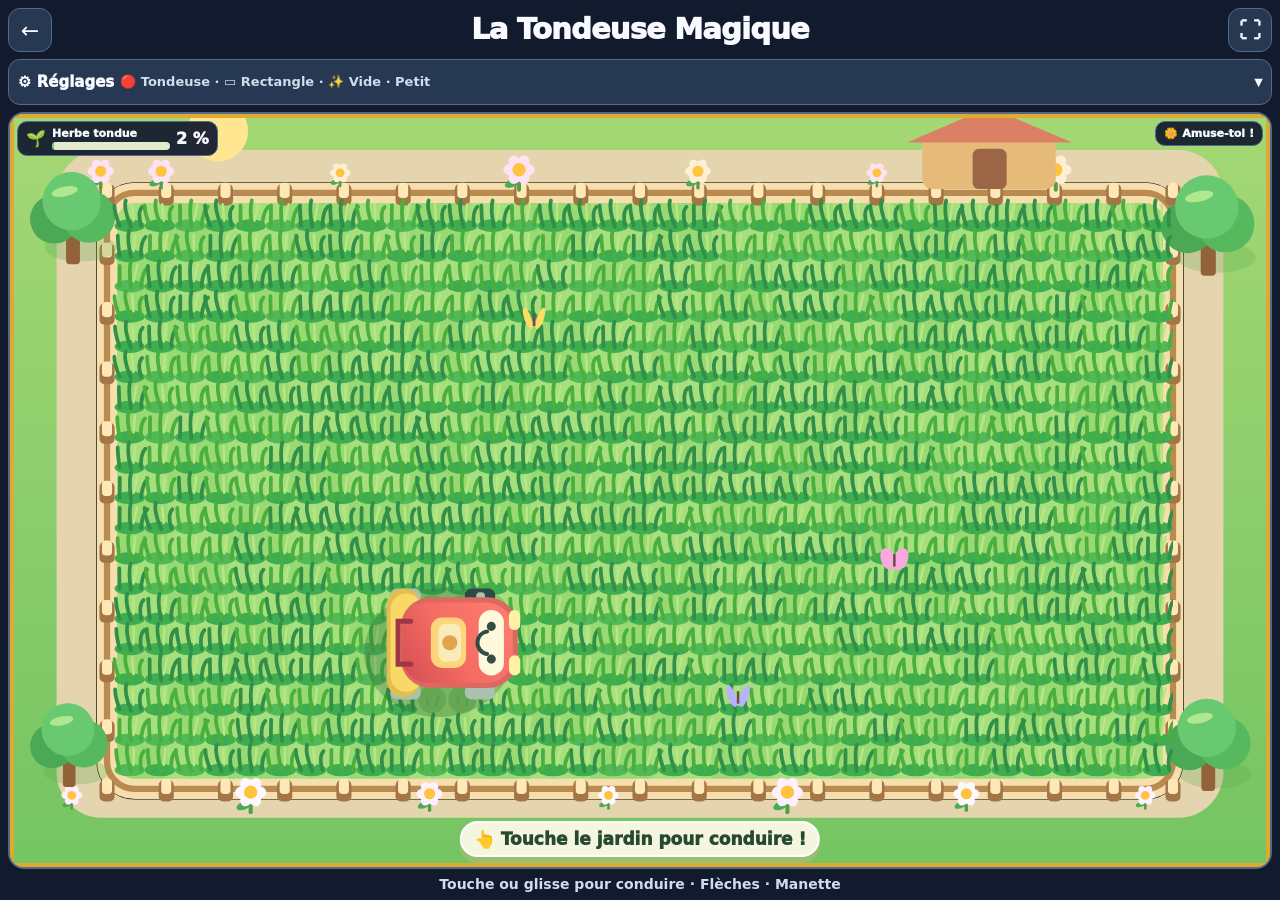
==== commit 762759ae: "Adapter la tondeuse et la moissonneuse 2D aux tablettes" ====
--- a/site/2d/index.html
+++ b/site/2d/index.html
@@ -3,19 +3,14 @@
 <head>
   <meta charset="utf-8">
   <meta name="viewport" content="width=device-width, initial-scale=1, viewport-fit=cover">
-  <meta name="theme-color" content="#f6fbeb">
+  <meta name="theme-color" content="#121b2e">
   <title>La Tondeuse Magique 🌼</title>
   <style>
     :root { --ink:#284931; --green:#58b46f; --mint:#e7f7d6; --yellow:#ffde65; }
     * { box-sizing: border-box; }
     html, body { margin:0; min-height:100%; font-family:ui-rounded, "Trebuchet MS", system-ui, sans-serif; color:var(--ink); }
     body { background: radial-gradient(circle at 12% 8%, #fff9d2, transparent 31%), linear-gradient(160deg, #e6f8ff 0%, #f6fae8 58%, #d8f1db 100%); }
-    .layout { max-width:1160px; margin:0 auto; padding: 17px clamp(12px, 3vw, 30px) 26px; }
-    header { display:flex; justify-content:space-between; align-items:center; flex-wrap:wrap; gap:12px; margin-bottom:13px; }
-    .brand {display:flex; align-items:center; gap:10px;}
-    .brand-icon { display:grid; place-items:center; background:#fff; border:3px solid #e5efc4; width:56px; height:56px; border-radius:20px; font-size:31px; transform:rotate(-5deg); box-shadow:0 4px 0 #dceba8; }
     h1 { margin:0; line-height:1.05; font-size:clamp(24px,4vw,36px); font-weight:1000; letter-spacing:-.8px; }
-    .subtitle { margin:4px 0 0; font-weight:750; font-size:14px; color:#64816d; }
     .actions { display:flex; align-items:center; flex-wrap:wrap; gap:8px; }
     button { border:0; cursor:pointer; font:inherit; font-weight:900; touch-action: manipulation; }
     button:focus-visible, canvas:focus-visible { outline:4px solid #dfaa31; outline-offset:3px; }
@@ -41,8 +36,6 @@
     .again {background:#ffcb4d; color:#5d4b1a; padding:15px 28px; border:4px solid #fff; border-radius:25px; font-size:23px; box-shadow:0 6px 0 #e7a939;}
     .again:active {transform:translateY(3px);box-shadow:0 3px 0 #e7a939;}
     @keyframes pop {0%{transform:scale(.65);opacity:0}100%{transform:scale(1);opacity:1}}
-    .site-nav{max-width:1160px;margin:10px auto 0;padding:0 20px;}
-    .site-nav a{display:inline-flex;align-items:center;gap:6px;color:#336c3a;font-weight:850;text-decoration:none;padding:8px 12px;border:2px solid #d4e7bb;border-radius:14px;background:#ffffffd9;}
     .vehicle-selector{display:flex;gap:10px;margin:0 0 14px;}
     .vehicle-select{flex:1;min-height:63px;border:3px solid #d2e5b8;background:#fffaf1;color:#3f6737;border-radius:19px;display:flex;align-items:center;justify-content:center;gap:9px;font-size:clamp(13px,2.6vw,18px);box-shadow:0 4px 0 #dbe8c3;}
     .vehicle-select .emoji{font-size:28px;}
@@ -58,12 +51,7 @@
     .size-select.active{background:#e3f6d6;border-color:#54b04d;box-shadow:inset 0 0 0 1px #54b04d}
     @media(max-width:650px){.size-select{min-height:41px;font-size:12px}}
     @media(max-width:650px){.garden-selector{grid-template-columns:repeat(2,minmax(0,1fr));gap:5px}.garden-select{min-height:41px;padding:5px 2px;font-size:12px}.garden-heading{margin-left:6px}}
-    .instructions {display:flex; justify-content:center; flex-wrap:wrap; gap:10px; margin-top:22px;}
-    .pill { display:flex; align-items:center; gap:8px; background:#ffffffbf; border:2px solid #dfedc8; border-radius:16px; padding:10px 15px; font-size:14px; font-weight:800; }
-    .pill b{font-size:20px;}
-    footer {text-align:center; margin-top:17px; color:#6a876c; font-size:13px; font-weight:700;}
     @media (max-width:650px){
-      .layout {padding:10px 6px 22px;} header {padding:2px 10px 5px;} .brand-icon{width:45px;height:45px;font-size:26px;border-radius:14px;} .subtitle{font-size:12px;} .action{padding:9px 11px;font-size:13px;} .game-wrap{border-width:3px;border-radius:19px;} .hud{left:7px;top:7px;right:7px;} .progress-box{padding:6px 8px;min-width:140px;gap:5px;border-width:2px;border-radius:13px;} .progress-emoji{font-size:19px;} .progress-name{font-size:11px;margin-bottom:2px;} .track{height:10px;width:110px;max-width:19vw;} .pct{font-size:15px;min-width:35px;} .tip{padding:6px 8px;font-size:11px;border-width:2px;border-radius:11px;} .message{bottom:10px;padding:5px 11px;border-width:2px;} .pill{padding:8px 10px;font-size:12px;} .instructions{gap:5px;margin-top:15px;} .victory{padding:12px 12px 17px;border-width:4px;} .victory .trophy{font-size:35px;} .victory h2{margin:3px 0;font-size:25px;} .victory p{font-size:14px;margin:0 0 9px;} .again{font-size:16px;padding:8px 15px;}
     }
     @media (prefers-reduced-motion:reduce) { *, *::before, *::after {animation:none!important; transition:none!important;} }
   
@@ -107,16 +95,17 @@
 
     .gamepad-help{margin:10px 0 3px;padding:9px 12px;background:#f0f8e7;border:2px solid #d3e8bc;border-radius:14px;color:#467354;font-size:clamp(12px,1.8vw,14px);font-weight:850;line-height:1.4}
     </style>
+  <link rel="stylesheet" href="../game-screen.css">
 </head>
 <body>
-<nav class="site-nav"><a href="../">← Choisir un jeu</a></nav>
-<div class="layout">
-  <header>
-    <div class="brand"><div class="brand-icon">🚜</div><div><h1>La Tondeuse Magique</h1><p class="subtitle">Un petit jardin à rendre tout joli 🌼</p></div></div>
-    
+<main class="layout">
+  <header class="topbar">
+    <a class="screen-action" href="../" aria-label="Retour aux jeux" title="Retour aux jeux">←</a>
+    <h1>La Tondeuse Magique</h1>
+    <button class="screen-action" id="fullscreen" type="button" aria-label="Activer le plein écran" title="Activer le plein écran" aria-pressed="false">⛶</button>
   </header>
   <details class="game-settings" id="game-settings">
-    <summary><span class="settings-title">⚙️ Réglages du jardin</span><span class="settings-current" id="settings-current">🔴 Tondeuse · ▭ Rectangle · ✨ Vide · 🌱 Petit</span></summary>
+    <summary><span class="settings-title">⚙️ Réglages</span><span class="settings-current" id="settings-current">🔴 Tondeuse · ▭ Rectangle · ✨ Vide · 🌱 Petit</span></summary>
     <div class="settings-body">
       <p class="garden-heading">🚜 Choisis ton véhicule :</p>
   <div class="vehicle-selector" role="group" aria-label="Choisir un véhicule">
@@ -147,27 +136,30 @@
     <button class="size-select" data-size="large" type="button" aria-pressed="false">🌳 Grand</button>
   </div>
 
+      <div class="gamepad-help" id="gamepad-help" role="status" aria-live="polite">🎮 Manette : associe-la à la tablette puis appuie sur A pour l’activer.</div>
+      <p class="pad-test-link"><a href="../manette/">Tester ma manette</a></p>
       <div class="settings-actions">
         <div class="actions"><button class="action" id="sound" aria-label="Activer ou désactiver le son">🔊 Son</button><button class="action" id="restart">↻ Recommencer</button></div>
         <button class="settings-close" id="settings-close" type="button">✅ Jouer ! Fermer les réglages</button>
       </div>
     </div>
   </details>
-  <div class="robot-panel" id="robot-panel" hidden role="group" aria-label="Robot transformeur">
-  <span id="robot-help">🤖 Double-tape le jardin pour me transformer en tondeuse !</span>
-  <button class="robot-transform" type="button" id="transform">🔁 Devenir une tondeuse !</button>
-  </div>
   <div class="game-wrap">
     <canvas id="garden" width="1000" height="600" tabindex="0" aria-label="Jardin à tondre. En mode robot, double-tape le terrain pour le transformer. Un toucher simple permet de conduire. Flèches et manette compatibles."></canvas>
     <div class="hud"><div class="progress-box"><div class="progress-emoji">🌱</div><div><span class="progress-name">Herbe tondue</span><div class="track"><div class="bar" id="bar"></div></div></div><span class="pct" id="pct">0 %</span></div><div class="tip" id="status">🌼 Amuse-toi !</div></div>
     <div class="message" id="message">👆 Touche le jardin pour conduire !</div>
     <div class="overlay" id="overlay" role="dialog" aria-label="Bravo, le jardin est tondu !"><div class="victory"><div class="trophy">🏆🌼</div><h2>Bravo, champion !</h2><p>Le jardin est magnifique ! ✨</p><button class="again" id="again">🌱 Jardin suivant !</button></div></div>
   </div>
-  <div class="gamepad-help" id="gamepad-help" role="status" aria-live="polite">🎮 Manette : associe-la à la tablette puis appuie sur A pour l’activer.</div>
-<div class="pad-test-link" style="margin:4px 0 8px;text-align:center;font:850 13px system-ui"><a href="../manette/" style="color:#32624a;text-decoration:underline">🔎 Ma manette ne réagit pas ? Tester sur cet appareil</a></div>
-  <div class="instructions"><div class="pill"><b>👆</b> Touche ou glisse ton doigt</div><div class="pill"><b>🎮</b> Joystick ou croix · A : transformer · B : recommencer</div><div class="pill"><b>⌨️</b> Utilise les flèches</div></div>
-  <footer>Aucune limite de temps, aucune défaite : on joue à son rythme ! 💚</footer>
-</div>
+  <footer class="screen-footer">
+    <div class="robot-panel" id="robot-panel" hidden role="group" aria-label="Robot transformeur">
+      <span id="robot-help">🤖 Double-tape le jardin pour me transformer en tondeuse !</span>
+      <button class="robot-transform" type="button" id="transform">🔁 Devenir une tondeuse !</button>
+    </div>
+    <p class="control-hint">Touche ou glisse pour conduire · Flèches · Manette</p>
+    <p id="fullscreen-note" role="status" hidden>Le jeu occupe tout l’espace disponible sur cet appareil.</p>
+  </footer>
+</main>
+<script src="../game-screen.js"></script>
 <script>
 (() => {
   'use strict';
@@ -179,9 +171,12 @@
   const keys=new Set();
   let vehicleType='small', gardenId='rectangle', terrainScale=1, obstaclesEnabled=false;
   let robotForm='robot',previousRobotForm='robot',transformStarted=-5;
+  let touchPos=null;
   let lastTapAt=0,lastTapX=0,lastTapY=0,tapDownAt=0,tapDownX=0,tapDownY=0,tapMoved=false;
   const terrainSizes={small:1,medium:1.5,large:2},terrainLabels={small:'Petit',medium:'Moyen',large:'Grand'};
   const camera={x:W/2,y:H/2};
+  const viewport=createGameViewport(canvas,W,H);
+  const settings=document.getElementById('game-settings');
 
   const gardens={
     carre:{name:'Carré',emoji:'🟩'},
@@ -319,10 +314,8 @@
       for(const c of cells)if(Math.hypot(c.x-mower.x,c.y-mower.y)<49/terrainScale)c.cut=true;
     }
     updateProgress();
-    const halfW=W/(2*terrainScale),halfH=H/(2*terrainScale);
-    camera.x=clamp(mower.x,halfW,W-halfW);
-    camera.y=clamp(mower.y,halfH,H-halfH);
-    canvas.focus({preventScroll:true});
+    viewport.follow(ctx,camera,mower,terrainScale,1);
+    if(!settings.open)canvas.focus({preventScroll:true});
   }
   function updateProgress(){
     let cut=0;for(const c of cells)if(c.cut)cut++;
@@ -605,7 +598,7 @@
 
   function move(dt){
     const pad=pollPad();
-    if(won)return;
+    if(won||settings.open){mower.speed=0;return;}
     let vx=0,vy=0;
     if(keys.has('ArrowLeft')||keys.has('a')||keys.has('q'))vx--;
     if(keys.has('ArrowRight')||keys.has('d'))vx++;
@@ -640,28 +633,26 @@
   }
   function frame(time){
     const dt=last?Math.min(.035,(time-last)/1000):.016;last=time;clock+=dt;
+    if(dragged&&touchPos)target=coordinates(touchPos);
     move(dt);
-    const halfW=W/(2*terrainScale),halfH=H/(2*terrainScale);
-    const desiredX=clamp(mower.x,halfW,W-halfW),desiredY=clamp(mower.y,halfH,H-halfH);
-    camera.x+=(desiredX-camera.x)*Math.min(1,dt*8);
-    camera.y+=(desiredY-camera.y)*Math.min(1,dt*8);
-    ctx.save();ctx.translate(W/2,H/2);ctx.scale(terrainScale,terrainScale);ctx.translate(-camera.x,-camera.y);
+    ctx.save();
+    viewport.follow(ctx,camera,mower,terrainScale,Math.min(1,dt*8));
     drawBackground();drawGrass();
     butterfly(385,168,.9,'#ffdc63');butterfly(701,367,2.5,'#f8a9dd');butterfly(555,475,1.7,'#b8b1ff');
     drawMower();drawParticles(dt);ctx.restore();
     requestAnimationFrame(frame);
   }
   function coordinates(ev){
-    const r=canvas.getBoundingClientRect(),sx=(ev.clientX-r.left)/r.width*W,sy=(ev.clientY-r.top)/r.height*H;
-    return {x:clamp(camera.x+(sx-W/2)/terrainScale,field.l+25/terrainScale,field.r-25/terrainScale),
-            y:clamp(camera.y+(sy-H/2)/terrainScale,field.t+25/terrainScale,field.b-25/terrainScale)};
+    const {x,y}=viewport.toWorld(ev,camera,terrainScale);
+    return {x:clamp(x,field.l+25/terrainScale,field.r-25/terrainScale),
+            y:clamp(y,field.t+25/terrainScale,field.b-25/terrainScale)};
   }
   // Deux tapotements rapprochés (ni glissement ni appui long) déclenchent
   // une transformation. Un tap simple conserve la conduite automatique 2D.
   // touch-action:none sur canvas empêche le double tap de zoomer la page.
   const doubleTapDelay=480,doubleTapRadius=76,shortTapDelay=400,dragRadius=24;
   canvas.addEventListener('pointerdown',ev=>{
-    if(won||dragged)return;
+    if(won||dragged||settings.open)return;
     ev.preventDefault();
     canvas.focus({preventScroll:true});
     const now=Date.now();
@@ -678,14 +669,16 @@
     if(lastTapAt&&now-lastTapAt>doubleTapDelay)lastTapAt=0;
     tapDownAt=now;tapDownX=ev.clientX;tapDownY=ev.clientY;tapMoved=false;
     pointerId=ev.pointerId;dragged=true;
-    target=coordinates(ev);hideHelp();
+    touchPos={clientX:ev.clientX,clientY:ev.clientY};
+    target=coordinates(touchPos);hideHelp();
     try{canvas.setPointerCapture(pointerId);}catch(e){}
     tone(420,.055,.008);
   });
   canvas.addEventListener('pointermove',ev=>{
     if(!dragged||ev.pointerId!==pointerId||won)return;
     if(Math.hypot(ev.clientX-tapDownX,ev.clientY-tapDownY)>dragRadius)tapMoved=true;
-    target=coordinates(ev);
+    touchPos={clientX:ev.clientX,clientY:ev.clientY};
+    target=coordinates(touchPos);
   });
   const stopDrag=ev=>{
     if(ev.pointerId!==pointerId)return;
@@ -698,8 +691,23 @@
   };
   canvas.addEventListener('pointerup',stopDrag);
   canvas.addEventListener('pointercancel',stopDrag);
+  canvas.addEventListener('lostpointercapture',stopDrag);
   canvas.addEventListener('dblclick',ev=>ev.preventDefault());
-  window.addEventListener('keydown',ev=>{const k=ev.key.length===1?ev.key.toLowerCase():ev.key;if(['ArrowUp','ArrowDown','ArrowLeft','ArrowRight',' '].includes(k))ev.preventDefault();keys.add(k);if(['ArrowUp','ArrowDown','ArrowLeft','ArrowRight','w','a','s','d','q','z'].includes(k))hideHelp();if(won&&(k==='Enter'||k===' '))reset();});
+  window.addEventListener('keydown',ev=>{
+    if(settings.open){
+      if(ev.key==='Escape'){
+        settings.open=false;
+        canvas.focus({preventScroll:true});
+      }
+      return;
+    }
+    const k=ev.key.length===1?ev.key.toLowerCase():ev.key;
+    if((k===' '||k==='Enter')&&ev.target.closest('button, a, summary'))return;
+    if(['ArrowUp','ArrowDown','ArrowLeft','ArrowRight',' '].includes(k))ev.preventDefault();
+    keys.add(k);
+    if(['ArrowUp','ArrowDown','ArrowLeft','ArrowRight','w','a','s','d','q','z'].includes(k))hideHelp();
+    if(won&&(k==='Enter'||k===' '))reset();
+  });
   window.addEventListener('keyup',ev=>keys.delete(ev.key.length===1?ev.key.toLowerCase():ev.key));
   window.addEventListener('blur',()=>keys.clear());
 
@@ -779,10 +787,15 @@
   document.querySelectorAll('[data-size]').forEach(b=>b.addEventListener('click',()=>chooseSize(b.dataset.size)));
   document.getElementById('sound').addEventListener('click',()=>{soundOn=!soundOn;ui.sound.textContent=soundOn?'🔊 Son':'🔇 Muet';if(soundOn)tone(650,.13);});
   document.getElementById('settings-close').addEventListener('click',()=>{
-    document.getElementById('game-settings').open=false;
+    settings.open=false;
+    canvas.focus({preventScroll:true});
+  });
+  settings.addEventListener('toggle',()=>{
+    if(!settings.open)return;
+    keys.clear();target=null;dragged=false;pointerId=null;touchPos=null;
   });
   reset();requestAnimationFrame(frame);
 })();
 </script>
 </body>
-</html>+</html>
--- a/site/game-screen.css
+++ b/site/game-screen.css
@@ -0,0 +1,55 @@
+:root{color-scheme:dark;background:#121b2e}
+html,body{width:100%;height:100%;margin:0;overflow:hidden;overscroll-behavior:none;background:#121b2e}
+.layout{width:100%;height:100%;height:100dvh;display:grid;grid-template-rows:auto auto minmax(0,1fr) auto;gap:7px;padding:max(8px,env(safe-area-inset-top)) max(8px,env(safe-area-inset-right)) max(8px,env(safe-area-inset-bottom)) max(8px,env(safe-area-inset-left));background:#121b2e;color:#f8faff}
+.layout:fullscreen{width:100%;height:100%}
+.topbar{display:grid;grid-template-columns:44px minmax(0,1fr) 44px;align-items:center;gap:8px;text-align:center}
+.topbar h1{font-size:clamp(17px,4vw,29px);line-height:1.08}
+.screen-action{display:grid;place-items:center;width:44px;height:44px;border:1px solid #536987;border-radius:12px;color:#f8faff;background:#263852;font-size:22px;text-decoration:none;touch-action:manipulation}
+.screen-action:focus-visible,.game-settings summary:focus-visible{outline:3px solid #ffda86;outline-offset:2px}
+.game-settings{position:relative;top:auto;min-width:0;margin:0;border:1px solid #536987;border-radius:12px;background:#263852;box-shadow:none}
+.game-settings>summary{min-height:44px;display:grid;grid-template-columns:auto minmax(0,1fr) 16px;gap:6px;padding:6px 9px;align-items:center}
+.game-settings .settings-title,.game-settings>summary::after{color:#f8faff;font-size:15px}
+.game-settings .settings-current{order:initial;color:#d1ddef;font-size:clamp(10px,2.7vw,13px);line-height:1.2}
+.game-settings>summary::after{order:initial}
+.settings-body{inset-inline:-1px;color-scheme:light;color:#284931;max-height:calc(100vh - 115px);max-height:min(540px,calc(100dvh - 115px))}
+.game-wrap{min-width:0;min-height:0;border:2px solid #536987;border-radius:16px;box-shadow:none}
+.game-wrap canvas{position:absolute;inset:0;width:100%;height:100%;aspect-ratio:auto}
+.game-wrap canvas:focus-visible{outline-offset:-4px}
+.game-wrap .hud{inset:7px 7px auto;gap:5px;align-items:flex-start}
+.progress-box,.tip{padding:5px 8px;border:1px solid #536987;border-radius:10px;background:#121b2eee;color:#f8faff;box-shadow:none;min-width:0}
+.progress-box{gap:6px;flex-shrink:0}
+.progress-name{font-size:11px;margin-bottom:2px}
+.progress-emoji,.pct{font-size:16px}
+.pct{min-width:30px}
+.track{width:clamp(42px,13vw,118px);height:8px;border:0}
+.tip{font-size:11px;max-width:45%}
+.message{width:max-content;max-width:calc(100% - 16px);white-space:normal;text-align:center;bottom:10px;padding:6px 12px;border-width:2px;font-size:clamp(12px,2.2vw,17px);color:#284931}
+.overlay{color:#284931;overflow:auto}
+.victory{max-height:100%;overflow:auto}
+.screen-footer{display:grid;justify-items:center;gap:4px;min-width:0}
+.screen-footer p{margin:0;text-align:center;color:#d1ddef;font-size:clamp(11px,2.4vw,14px)}
+.control-hint{font-weight:750}
+.screen-footer .robot-panel{justify-content:center;padding:0;margin:0;gap:4px 10px;border:0;background:none;box-shadow:none}
+.screen-footer .robot-panel span{flex:initial;color:#d1ddef;text-align:center;font-size:12px}
+.screen-footer .robot-transform{flex:initial;min-height:44px;padding:5px 14px;border:1px solid #ffe9a0;border-radius:12px;box-shadow:none;font-size:14px}
+.screen-footer .bin-hud{justify-content:center;width:min(100%,370px);padding:5px 8px;margin:0;gap:6px;border:1px solid #536987;background:#263852;color:#ffe6aa;font-size:13px}
+.screen-footer .bin-track{height:9px;min-width:40px}
+.pad-test-link{margin:4px 0;text-align:center;font-size:13px;font-weight:850}
+.pad-test-link a{color:#32624a}
+@media (orientation:landscape) and (max-height:480px){
+  .layout{grid-template-columns:minmax(0,1fr) minmax(112px,24%);grid-template-rows:auto minmax(0,1fr)}
+  .topbar{grid-area:1/1}
+  .game-settings{grid-area:1/2}
+  .game-settings>summary{height:100%;grid-template-columns:minmax(0,1fr) 14px}
+  .game-settings .settings-current{display:none}
+  .settings-body{left:auto;width:min(470px,calc(100vw - 25px));max-height:calc(100vh - 66px);max-height:calc(100dvh - 66px)}
+  .screen-footer{align-content:center}
+  .screen-footer .bin-hud{display:grid;grid-template-columns:minmax(0,1fr) auto}
+  .screen-footer #bin-label{grid-column:1/-1;text-align:center}
+  .screen-footer .bin-value{min-width:0}
+  .victory{padding:8px 12px 12px}
+  .victory .trophy{font-size:27px}
+  .victory h2{font-size:23px}
+  .victory p{font-size:14px;margin-bottom:7px}
+  .again{min-height:44px;font-size:16px;padding:6px 12px}
+}
